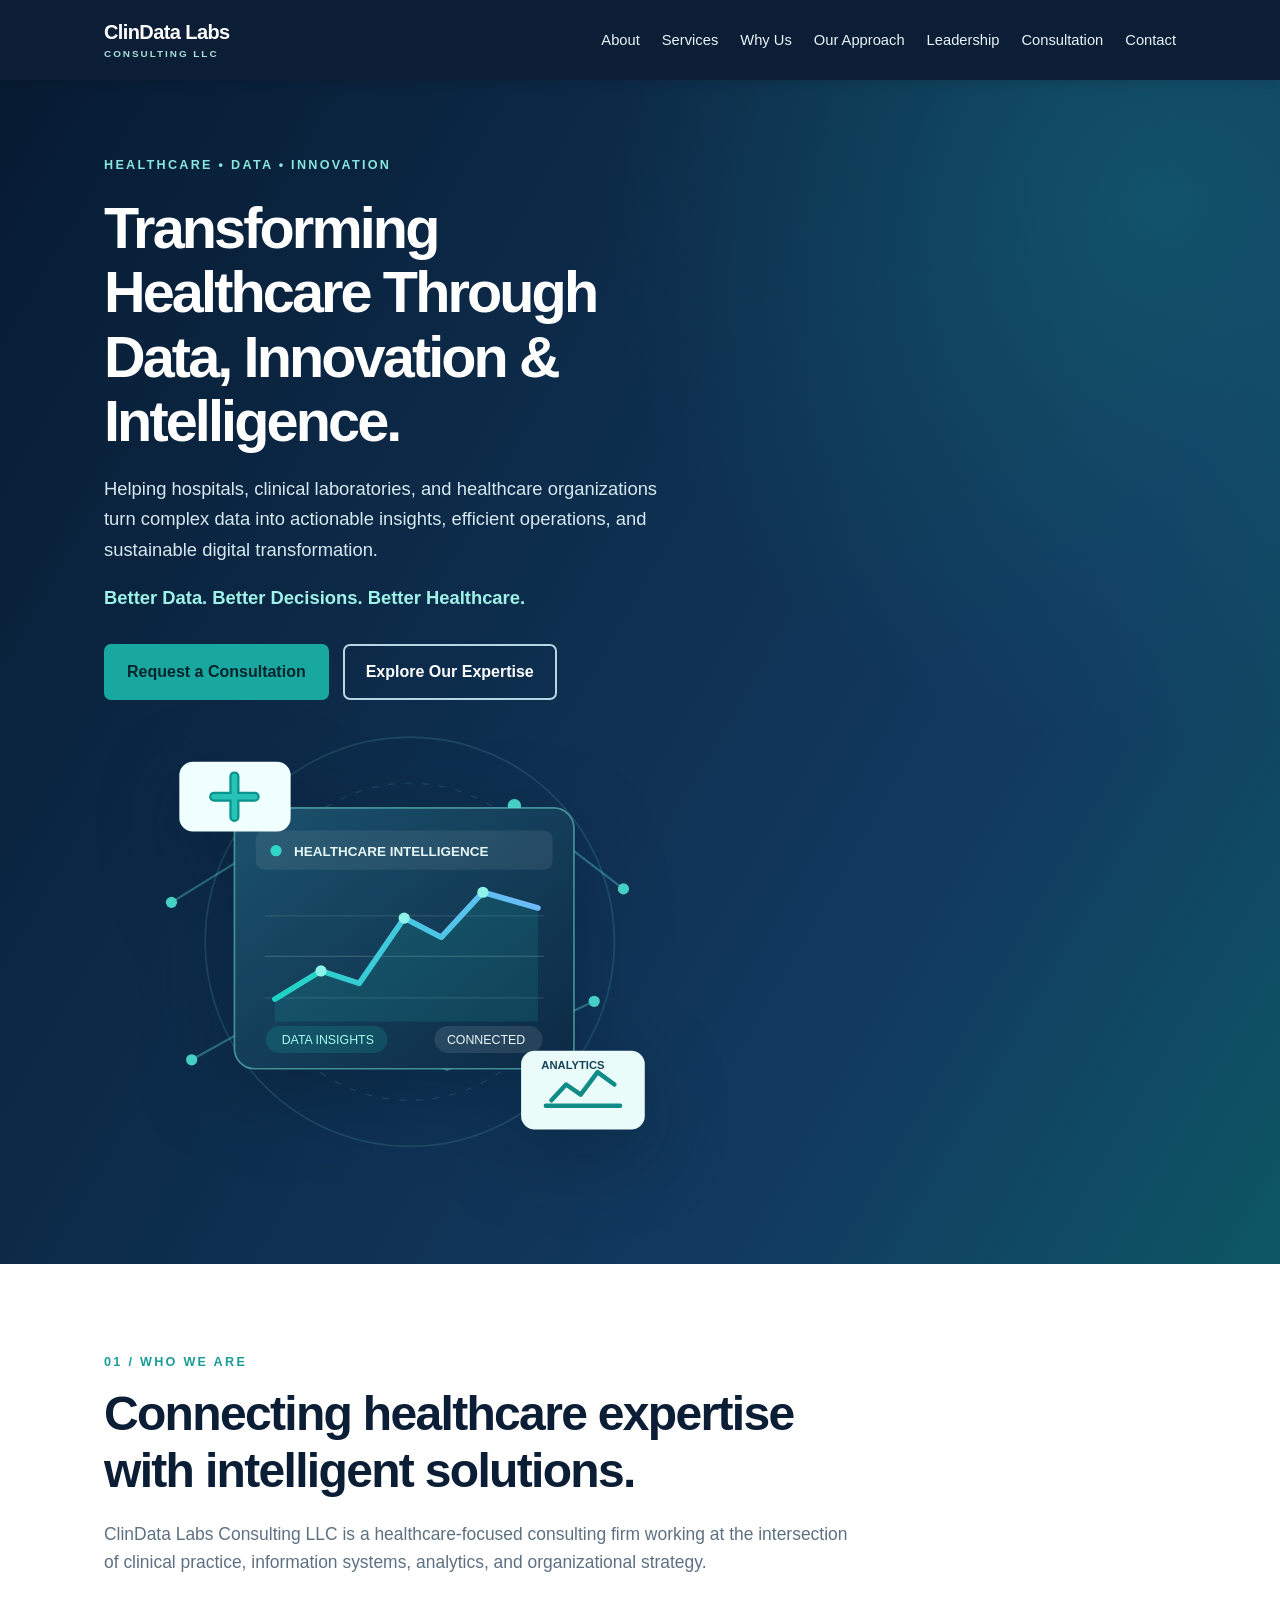
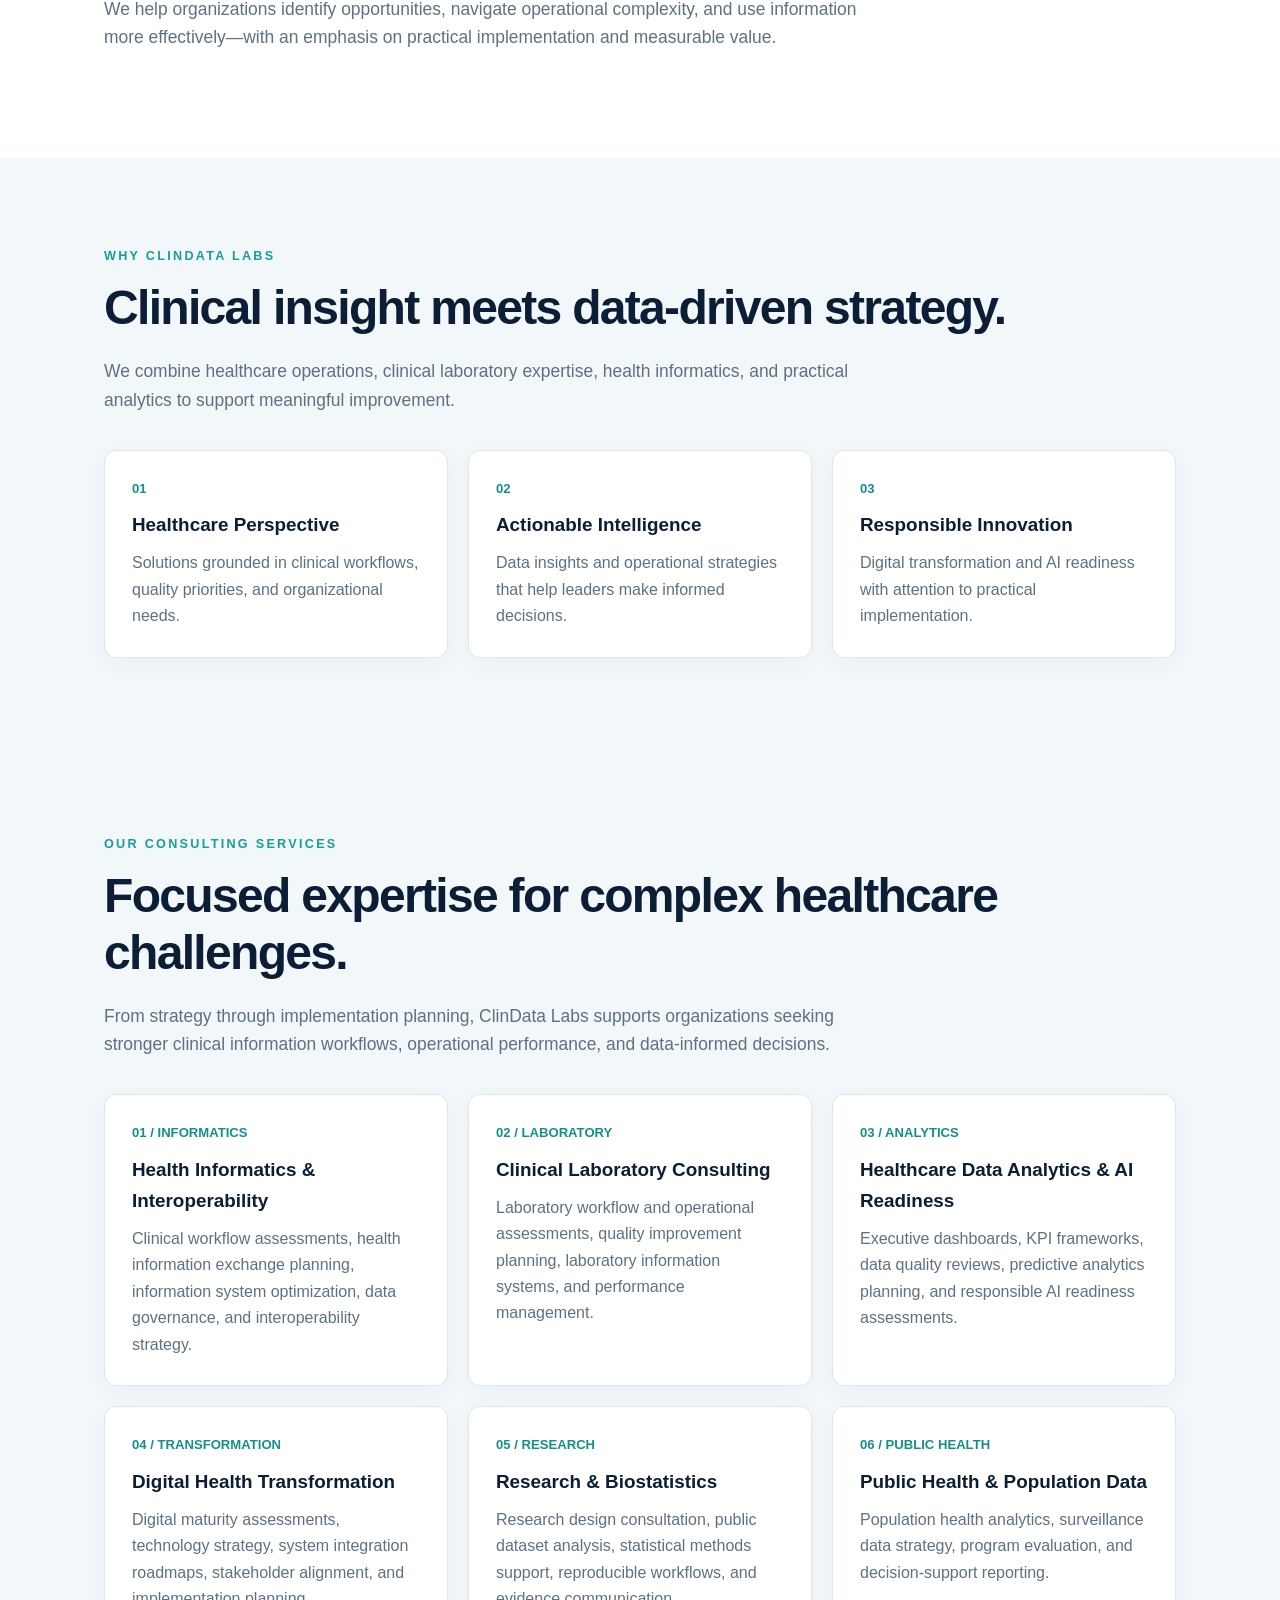
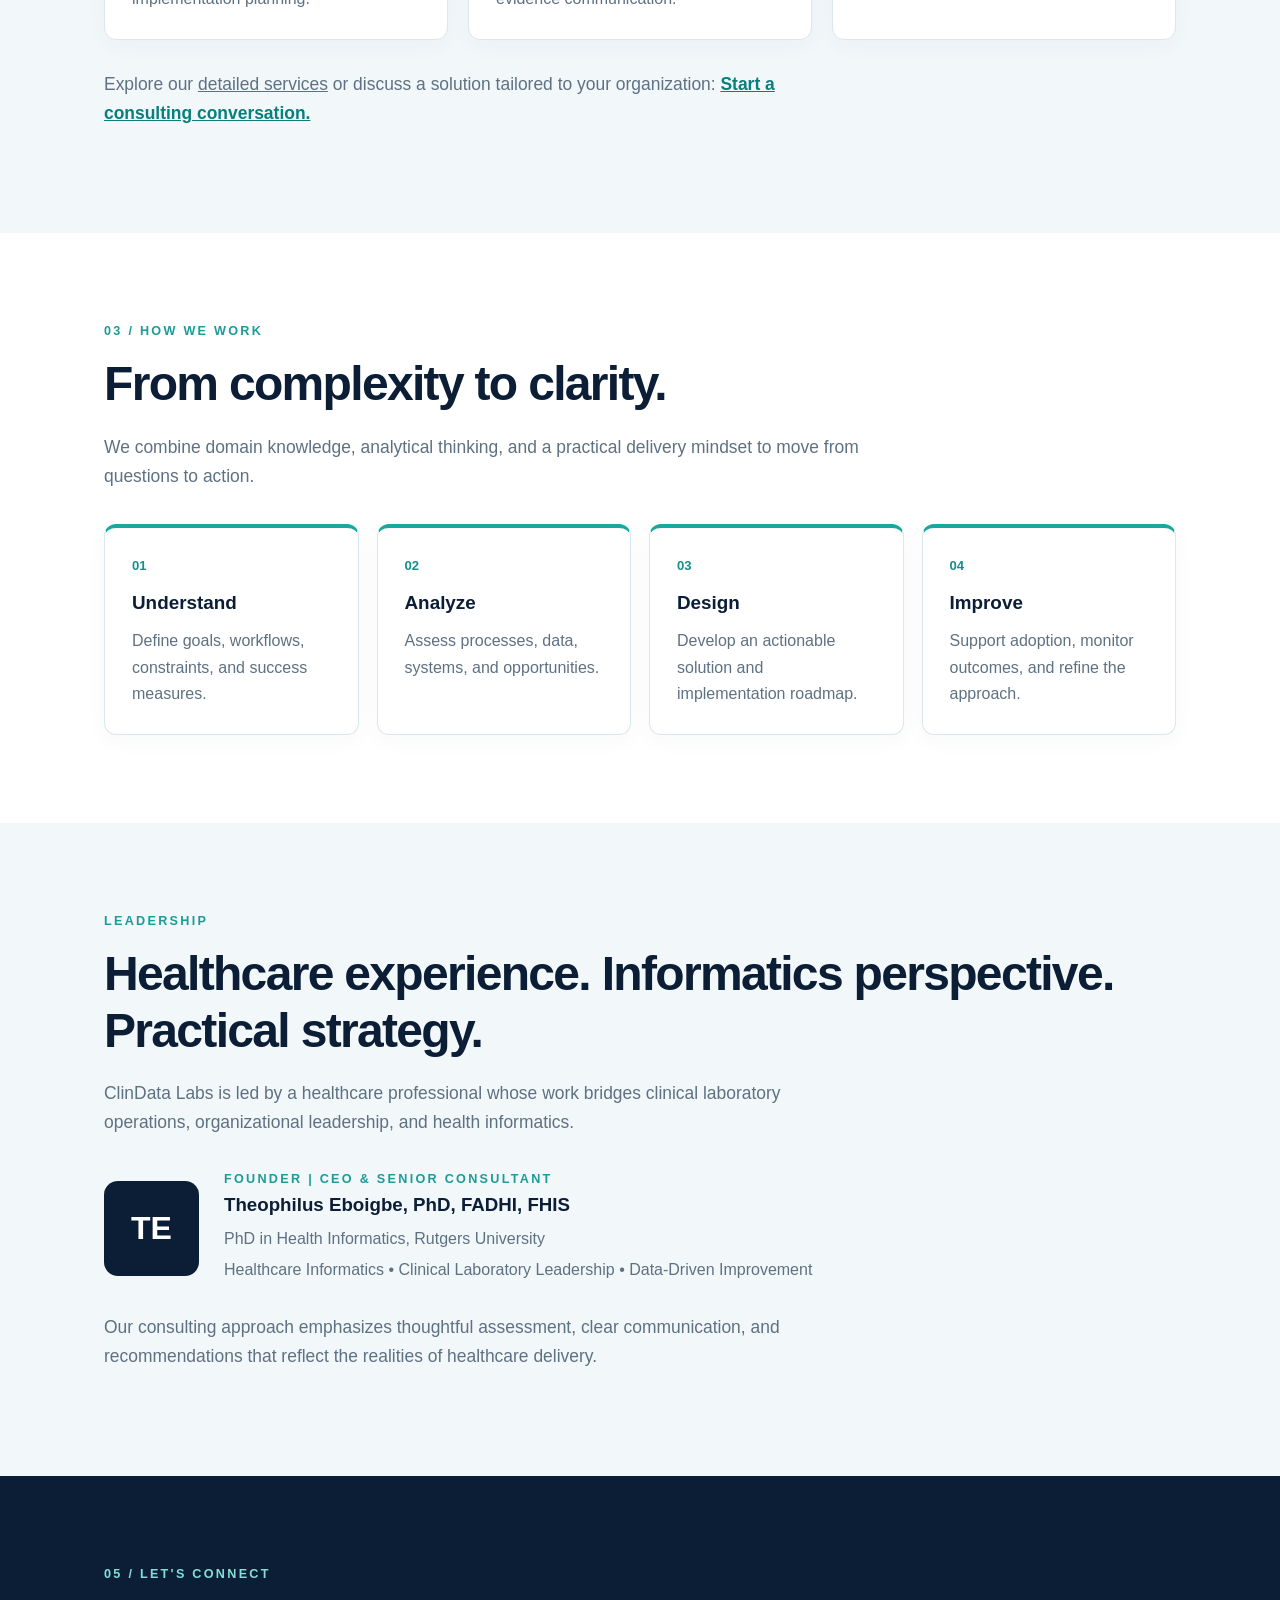
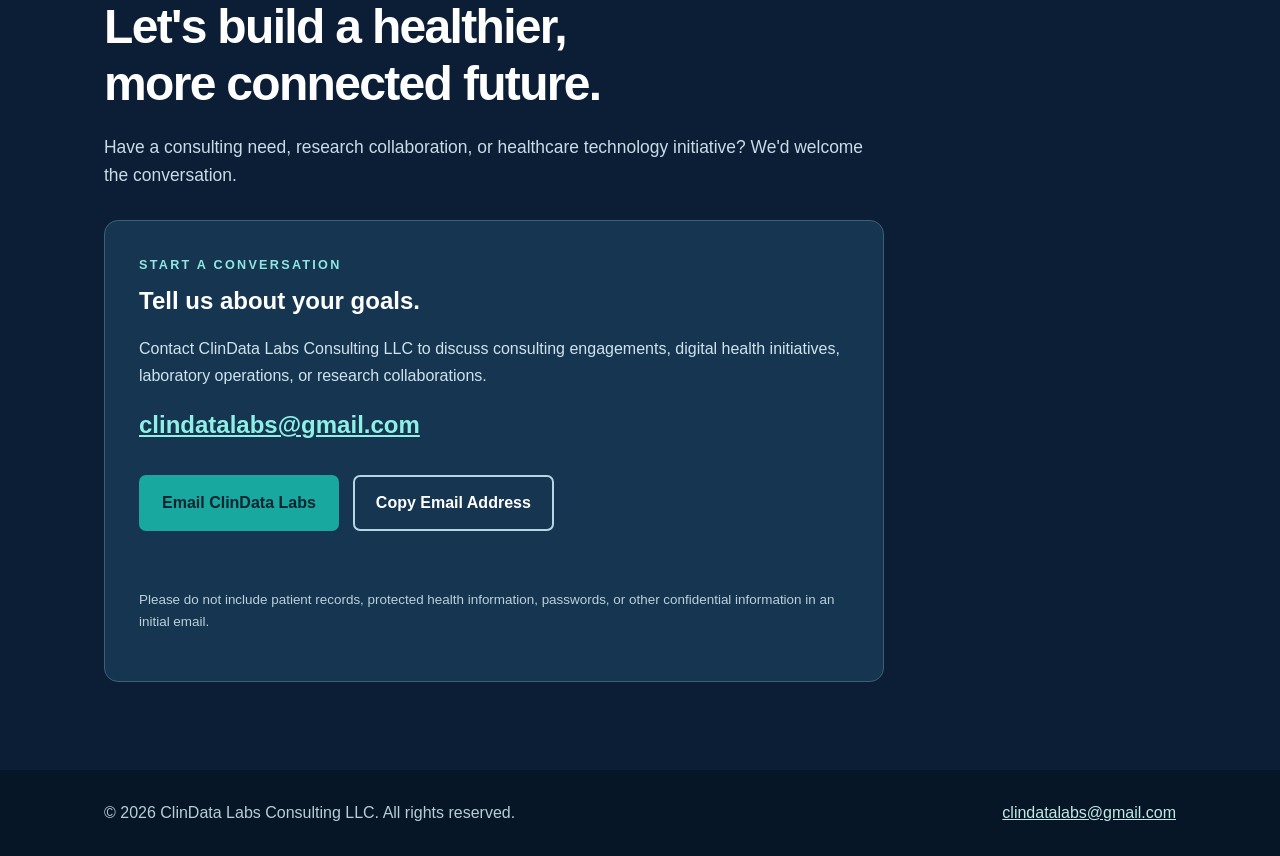
==== index.html @ 07568389 "Add custom healthcare analytics hero illustration and responsive layout" ====
<!doctype html>
<html lang="en">
<head>
  <meta charset="utf-8">
  <meta name="viewport" content="width=device-width, initial-scale=1">
  <meta name="description" content="ClinData Labs Consulting LLC provides health informatics, clinical laboratory consulting, healthcare analytics, digital transformation, research, and public health data services.">
  <meta name="theme-color" content="#0b1e36">
  <meta name="robots" content="index,follow">
  <meta property="og:type" content="website">
  <meta property="og:title" content="ClinData Labs Consulting LLC | Healthcare Informatics &amp; Analytics">
  <meta property="og:description" content="Health informatics, laboratory consulting, healthcare analytics, AI readiness, and digital transformation.">
  <meta property="og:url" content="https://clindatalabs-site.pages.dev/">
  <title>ClinData Labs Consulting LLC | Health Informatics, Analytics &amp; Consulting</title>
  <style>
    :root{--navy:#0b1e36;--blue:#123a60;--teal:#18a8a0;--text:#1e3144;--muted:#5e7182;--pale:#f2f7fa;--white:#fff}
    *{box-sizing:border-box}html{scroll-behavior:smooth}body{margin:0;font-family:Arial,Helvetica,sans-serif;color:var(--text);line-height:1.65;background:#fff}a{color:inherit}button{font:inherit} .wrap{max-width:1120px;margin:auto;padding:0 24px}
    .skip{position:absolute;left:-9999px;top:0;background:white;padding:12px}.skip:focus{left:10px;z-index:20}
    header{background:var(--navy);color:white;position:sticky;top:0;z-index:10;box-shadow:0 2px 12px #0002}.nav{display:flex;align-items:center;justify-content:space-between;min-height:80px;gap:20px}.brand{text-decoration:none;font-weight:800;font-size:1.25rem;letter-spacing:-.03em;line-height:1.1}.brand span{display:block;font-size:.62rem;letter-spacing:.2em;font-weight:600;color:#a7dcd9;margin-top:6px}.links{display:flex;gap:22px;align-items:center}.links a{text-decoration:none;font-size:.92rem;color:#e8f3f8}.links a:hover,.links a:focus{color:#62e0d6}.menu{display:none;border:1px solid #ffffff60;background:transparent;color:white;padding:8px 12px;border-radius:6px}
    .hero{background:linear-gradient(120deg,#0b1e36 0%,#123a60 75%,#0e5b68 100%);color:white;padding:110px 0 105px}.eyebrow{color:#1b9c97;font-size:.79rem;letter-spacing:.18em;text-transform:uppercase;font-weight:800}.hero .eyebrow{color:#87e6de}.hero h1{font-size:clamp(2.6rem,6vw,5.1rem);line-height:1.12;letter-spacing:-.05em;margin:20px 0;max-width:850px}.hero p{max-width:690px;color:#d5e8ef;font-size:1.15rem}.actions{display:flex;gap:14px;flex-wrap:wrap;margin-top:30px}.btn{display:inline-block;background:var(--teal);color:#06242e;text-decoration:none;font-weight:800;padding:13px 21px;border-radius:7px;border:2px solid var(--teal);cursor:pointer}.btn:hover,.btn:focus{background:#4dd4cb;border-color:#4dd4cb}.btn.outline{background:transparent;border-color:#b6d6e4;color:white}.btn.outline:hover{background:#ffffff20}.section{padding:88px 0}.section.alt{background:var(--pale)}h2{font-size:clamp(2rem,4vw,3rem);line-height:1.18;letter-spacing:-.035em;color:var(--navy);margin:14px 0 20px}.lead{max-width:760px;font-size:1.09rem;color:var(--muted)}.grid{display:grid;grid-template-columns:repeat(3,minmax(0,1fr));gap:20px;margin-top:35px}.card{background:white;border:1px solid #dce6eb;border-radius:12px;padding:27px;box-shadow:0 6px 22px #123a6009}.card h3{margin:10px 0;color:var(--navy);font-size:1.18rem}.card p{margin:0;color:var(--muted)}.num{color:#168f8a;font-size:.82rem;font-weight:800}.steps{display:grid;grid-template-columns:repeat(4,1fr);gap:18px;margin-top:34px}.steps .card{border-top:4px solid var(--teal)}.leadership{display:flex;align-items:center;gap:25px;margin-top:32px}.avatar{display:grid;place-items:center;background:var(--navy);color:#fff;width:95px;height:95px;flex:none;border-radius:14px;font-size:2rem;font-weight:800}.leadership h3{margin:0;color:var(--navy)}.leadership p{margin:5px 0;color:var(--muted)}
    .contact{background:var(--navy);color:white}.contact h2{color:white}.contact .lead{color:#c8dce7}.contact-panel{background:#153550;border:1px solid #3a6175;border-radius:14px;padding:34px;margin-top:30px;max-width:780px}.contact-panel h3{font-size:1.5rem;margin:5px 0}.contact-panel p{color:#d0e3ec}.email{display:inline-block;color:#8ff0e5;font-weight:700;font-size:clamp(1.05rem,3vw,1.5rem);overflow-wrap:anywhere}.contact .btn.outline{color:white}.note{font-size:.84rem;color:#bbd1da!important;margin-top:22px}.feedback{min-height:1.5em;color:#9af1d9;font-size:.9rem}footer{background:#071626;color:#b8cdd7;padding:30px 0}footer .wrap{display:flex;justify-content:space-between;gap:20px;flex-wrap:wrap}footer a{color:#c2e9e6}
    @media(max-width:800px){.grid{grid-template-columns:repeat(2,1fr)}.steps{grid-template-columns:repeat(2,1fr)}.menu{display:block}.links{display:none;position:absolute;top:80px;left:0;right:0;background:var(--navy);padding:20px 24px;flex-direction:column;align-items:flex-start;gap:18px}.links.open{display:flex}.hero{padding:78px 0}.section{padding:64px 0}}@media(max-width:550px){.grid,.steps{grid-template-columns:1fr}.leadership{align-items:flex-start}.avatar{width:65px;height:65px;font-size:1.4rem}.contact-panel{padding:24px}.actions{flex-direction:column;align-items:flex-start}}
  .hero{background:radial-gradient(circle at 90% 10%,#147e8266,transparent 35%),linear-gradient(120deg,#071b32,#123a60 72%,#0d5765)}.hero h1{max-width:980px;font-size:clamp(2.5rem,5.5vw,4.8rem)}.card{transition:transform .2s,box-shadow .2s}.card:hover{transform:translateY(-3px);box-shadow:0 12px 30px #123a6018}@media(prefers-reduced-motion:reduce){html{scroll-behavior:auto}.card{transition:none}}

/* Custom ClinData Labs healthcare intelligence illustration */
.hero-layout{display:grid;grid-template-columns:minmax(0,1.12fr) minmax(310px,.88fr);align-items:center;gap:28px}.hero-copy{min-width:0}.hero-copy h1{font-size:clamp(2.35rem,4.5vw,4.35rem);max-width:750px}.hero-visual{width:100%;filter:drop-shadow(0 24px 40px #00172d55)}.hero-visual svg{width:100%;height:auto;display:block}.hero{padding:75px 0 80px}@media(max-width:950px){.hero-layout{grid-template-columns:1fr}.hero-visual{max-width:550px;margin:12px auto 0}.hero{padding:65px 0}}@media(max-width:550px){.hero-visual{max-width:100%}.hero-copy h1{font-size:clamp(2.2rem,9vw,3rem)}}
</style>
</head>
<body>
<a class="skip" href="#main">Skip to main content</a>
<header><div class="wrap nav"><a class="brand" href="#home">ClinData Labs<span>CONSULTING LLC</span></a><button class="menu" id="menuButton" type="button" aria-expanded="false" aria-controls="navLinks">☰ Menu</button><nav class="links" id="navLinks" aria-label="Main navigation"><a href="#about">About</a><a href="services.html">Services</a><a href="#why">Why Us</a><a href="#approach">Our Approach</a><a href="#leadership">Leadership</a><a href="consultation.html">Consultation</a><a href="#contact">Contact</a></nav></div></header>
<main id="main"><section class="hero" id="home"><div class="wrap hero-layout"><div class="hero-copy"><div class="eyebrow">Healthcare • Data • Innovation</div><h1>Transforming Healthcare Through Data, Innovation &amp; Intelligence.</h1><p>Helping hospitals, clinical laboratories, and healthcare organizations turn complex data into actionable insights, efficient operations, and sustainable digital transformation.</p><p style="font-weight:700;color:#9ef2e8">Better Data. Better Decisions. Better Healthcare.</p><div class="actions"><a class="btn" href="consultation.html">Request a Consultation</a><a class="btn outline" href="#services">Explore Our Expertise</a></div><div class="hero-visual" aria-label="Illustration of connected healthcare data, clinical analytics and laboratory science" role="img"><svg viewBox="0 0 520 430" xmlns="http://www.w3.org/2000/svg" aria-hidden="true"><defs><linearGradient id="panel" x1="0" x2="1" y1="0" y2="1"><stop stop-color="#1b526d"/><stop offset="1" stop-color="#0c2945"/></linearGradient><linearGradient id="glow" x1="0" x2="1"><stop stop-color="#1ed4c4"/><stop offset="1" stop-color="#74b9ff"/></linearGradient></defs><circle cx="272" cy="215" r="182" fill="none" stroke="#7ce4db" stroke-opacity=".14" stroke-width="1.5"/><circle cx="272" cy="215" r="141" fill="none" stroke="#7ce4db" stroke-opacity=".15" stroke-dasharray="6 9"/><path d="M60 180L154 122L262 204L365 94L462 168M78 320L186 260L305 329L436 268" fill="none" stroke="#5dded8" stroke-opacity=".35" stroke-width="2"/><g fill="#45cfc5"><circle cx="60" cy="180" r="5"/><circle cx="154" cy="122" r="6"/><circle cx="365" cy="94" r="6"/><circle cx="462" cy="168" r="5"/><circle cx="78" cy="320" r="5"/><circle cx="436" cy="268" r="5"/></g><rect x="116" y="96" width="302" height="232" rx="18" fill="url(#panel)" stroke="#67cfc8" stroke-opacity=".6" stroke-width="1.5"/><rect x="135" y="116" width="264" height="35" rx="8" fill="#ffffff" fill-opacity=".08"/><circle cx="153" cy="134" r="5" fill="#30d5c8"/><text x="169" y="139" fill="#e5f7f7" font-family="Arial,sans-serif" font-size="12" font-weight="700">HEALTHCARE INTELLIGENCE</text><path d="M143 228H391" stroke="#86aab6" stroke-opacity=".3"/><path d="M143 192H391" stroke="#86aab6" stroke-opacity=".2"/><path d="M143 265H391" stroke="#86aab6" stroke-opacity=".2"/><path d="M152 266L193 241L227 252L267 194L300 211L337 171L386 185" fill="none" stroke="url(#glow)" stroke-width="5" stroke-linecap="round" stroke-linejoin="round"/><path d="M152 266L193 241L227 252L267 194L300 211L337 171L386 185V286H152Z" fill="#1ed4c4" fill-opacity=".12"/><g fill="#8df2e8"><circle cx="193" cy="241" r="5"/><circle cx="267" cy="194" r="5"/><circle cx="337" cy="171" r="5"/></g><rect x="144" y="290" width="108" height="24" rx="12" fill="#1ed4c4" fill-opacity=".15"/><text x="158" y="306" fill="#a6f8ee" font-family="Arial,sans-serif" font-size="11">DATA INSIGHTS</text><rect x="294" y="290" width="96" height="24" rx="12" fill="#ffffff" fill-opacity=".1"/><text x="305" y="306" fill="#e8f6fa" font-family="Arial,sans-serif" font-size="11">CONNECTED</text><g transform="translate(67 55)"><rect width="99" height="62" rx="12" fill="#f0ffff"/><path d="M49 13v36M31 31h36" stroke="#0c928d" stroke-width="9" stroke-linecap="round"/><path d="M49 13v36M31 31h36" stroke="#25c3b8" stroke-width="5" stroke-linecap="round"/></g><g transform="translate(371 312)"><rect width="110" height="70" rx="12" fill="#e9fcfa"/><path d="M22 49h66M27 44l13-14 13 9 15-20 15 11" fill="none" stroke="#108c88" stroke-width="4" stroke-linecap="round" stroke-linejoin="round"/><text x="18" y="16" fill="#17425a" font-family="Arial,sans-serif" font-size="10" font-weight="700">ANALYTICS</text></g></svg></div></div></section>
<section class="section" id="about"><div class="wrap"><div class="eyebrow">01 / Who We Are</div><h2>Connecting healthcare expertise<br>with intelligent solutions.</h2><p class="lead">ClinData Labs Consulting LLC is a healthcare-focused consulting firm working at the intersection of clinical practice, information systems, analytics, and organizational strategy.</p><p class="lead">We help organizations identify opportunities, navigate operational complexity, and use information more effectively—with an emphasis on practical implementation and measurable value.</p></div></section>
<section class="section alt" id="why"><div class="wrap"><div class="eyebrow">Why ClinData Labs</div><h2>Clinical insight meets data-driven strategy.</h2><p class="lead">We combine healthcare operations, clinical laboratory expertise, health informatics, and practical analytics to support meaningful improvement.</p><div class="grid"><article class="card"><div class="num">01</div><h3>Healthcare Perspective</h3><p>Solutions grounded in clinical workflows, quality priorities, and organizational needs.</p></article><article class="card"><div class="num">02</div><h3>Actionable Intelligence</h3><p>Data insights and operational strategies that help leaders make informed decisions.</p></article><article class="card"><div class="num">03</div><h3>Responsible Innovation</h3><p>Digital transformation and AI readiness with attention to practical implementation.</p></article></div></div></section>
<section class="section alt" id="services"><div class="wrap"><div class="eyebrow">Our Consulting Services</div><h2>Focused expertise for complex healthcare challenges.</h2><p class="lead">From strategy through implementation planning, ClinData Labs supports organizations seeking stronger clinical information workflows, operational performance, and data-informed decisions.</p><div class="grid"><article class="card"><div class="num">01 / INFORMATICS</div><h3>Health Informatics &amp; Interoperability</h3><p>Clinical workflow assessments, health information exchange planning, information system optimization, data governance, and interoperability strategy.</p></article><article class="card"><div class="num">02 / LABORATORY</div><h3>Clinical Laboratory Consulting</h3><p>Laboratory workflow and operational assessments, quality improvement planning, laboratory information systems, and performance management.</p></article><article class="card"><div class="num">03 / ANALYTICS</div><h3>Healthcare Data Analytics &amp; AI Readiness</h3><p>Executive dashboards, KPI frameworks, data quality reviews, predictive analytics planning, and responsible AI readiness assessments.</p></article><article class="card"><div class="num">04 / TRANSFORMATION</div><h3>Digital Health Transformation</h3><p>Digital maturity assessments, technology strategy, system integration roadmaps, stakeholder alignment, and implementation planning.</p></article><article class="card"><div class="num">05 / RESEARCH</div><h3>Research &amp; Biostatistics</h3><p>Research design consultation, public dataset analysis, statistical methods support, reproducible workflows, and evidence communication.</p></article><article class="card"><div class="num">06 / PUBLIC HEALTH</div><h3>Public Health &amp; Population Data</h3><p>Population health analytics, surveillance data strategy, program evaluation, and decision-support reporting.</p></article></div><p class="lead" style="margin-top:30px">Explore our <a href="services.html">detailed services</a> or discuss a solution tailored to your organization: <a href="consultation.html" style="color:#087f7b;font-weight:700">Start a consulting conversation.</a></p></div></section>
<section class="section" id="approach"><div class="wrap"><div class="eyebrow">03 / How We Work</div><h2>From complexity to clarity.</h2><p class="lead">We combine domain knowledge, analytical thinking, and a practical delivery mindset to move from questions to action.</p><div class="steps"><article class="card"><div class="num">01</div><h3>Understand</h3><p>Define goals, workflows, constraints, and success measures.</p></article><article class="card"><div class="num">02</div><h3>Analyze</h3><p>Assess processes, data, systems, and opportunities.</p></article><article class="card"><div class="num">03</div><h3>Design</h3><p>Develop an actionable solution and implementation roadmap.</p></article><article class="card"><div class="num">04</div><h3>Improve</h3><p>Support adoption, monitor outcomes, and refine the approach.</p></article></div></div></section>
<section class="section alt" id="leadership"><div class="wrap"><div class="eyebrow">Leadership</div><h2>Healthcare experience. Informatics perspective. Practical strategy.</h2><p class="lead">ClinData Labs is led by a healthcare professional whose work bridges clinical laboratory operations, organizational leadership, and health informatics.</p><div class="leadership"><div class="avatar" aria-hidden="true">TE</div><div><div class="eyebrow">Founder | CEO &amp; Senior Consultant</div><h3>Theophilus Eboigbe, PhD, FADHI, FHIS</h3><p>PhD in Health Informatics, Rutgers University</p><p>Healthcare Informatics • Clinical Laboratory Leadership • Data-Driven Improvement</p></div></div><p class="lead" style="margin-top:25px">Our consulting approach emphasizes thoughtful assessment, clear communication, and recommendations that reflect the realities of healthcare delivery.</p></div></section>
<section class="section contact" id="contact"><div class="wrap"><div class="eyebrow" style="color:#82ded7">05 / Let's Connect</div><h2>Let's build a healthier,<br>more connected future.</h2><p class="lead">Have a consulting need, research collaboration, or healthcare technology initiative? We'd welcome the conversation.</p><div class="contact-panel"><div class="eyebrow" style="color:#8ee8e0">Start a Conversation</div><h3>Tell us about your goals.</h3><p>Contact ClinData Labs Consulting LLC to discuss consulting engagements, digital health initiatives, laboratory operations, or research collaborations.</p><p><a class="email" href="mailto:clindatalabs@gmail.com?subject=Consulting%20Inquiry%20-%20ClinData%20Labs">clindatalabs@gmail.com</a></p><div class="actions"><a class="btn" href="mailto:clindatalabs@gmail.com?subject=Consulting%20Inquiry%20-%20ClinData%20Labs">Email ClinData Labs</a><button class="btn outline" type="button" id="copyEmail">Copy Email Address</button></div><p class="feedback" id="copyFeedback" role="status" aria-live="polite"></p><p class="note">Please do not include patient records, protected health information, passwords, or other confidential information in an initial email.</p></div></div></section></main>
<footer><div class="wrap"><div>© <span id="year">2026</span> ClinData Labs Consulting LLC. All rights reserved.</div><div><a href="mailto:clindatalabs@gmail.com">clindatalabs@gmail.com</a></div></div></footer>
<script>
(function(){
 const menu=document.getElementById('menuButton');const nav=document.getElementById('navLinks');
 menu.addEventListener('click',function(){const open=nav.classList.toggle('open');menu.setAttribute('aria-expanded',String(open));});
 nav.querySelectorAll('a').forEach(function(link){link.addEventListener('click',function(){nav.classList.remove('open');menu.setAttribute('aria-expanded','false');});});
 document.getElementById('year').textContent=new Date().getFullYear();
 document.getElementById('copyEmail').addEventListener('click',async function(){const msg=document.getElementById('copyFeedback');try{await navigator.clipboard.writeText('clindatalabs@gmail.com');msg.textContent='Email address copied.';}catch(e){msg.textContent='Please select and copy the email address shown above.';}});
})();
</script>
</body>
</html>
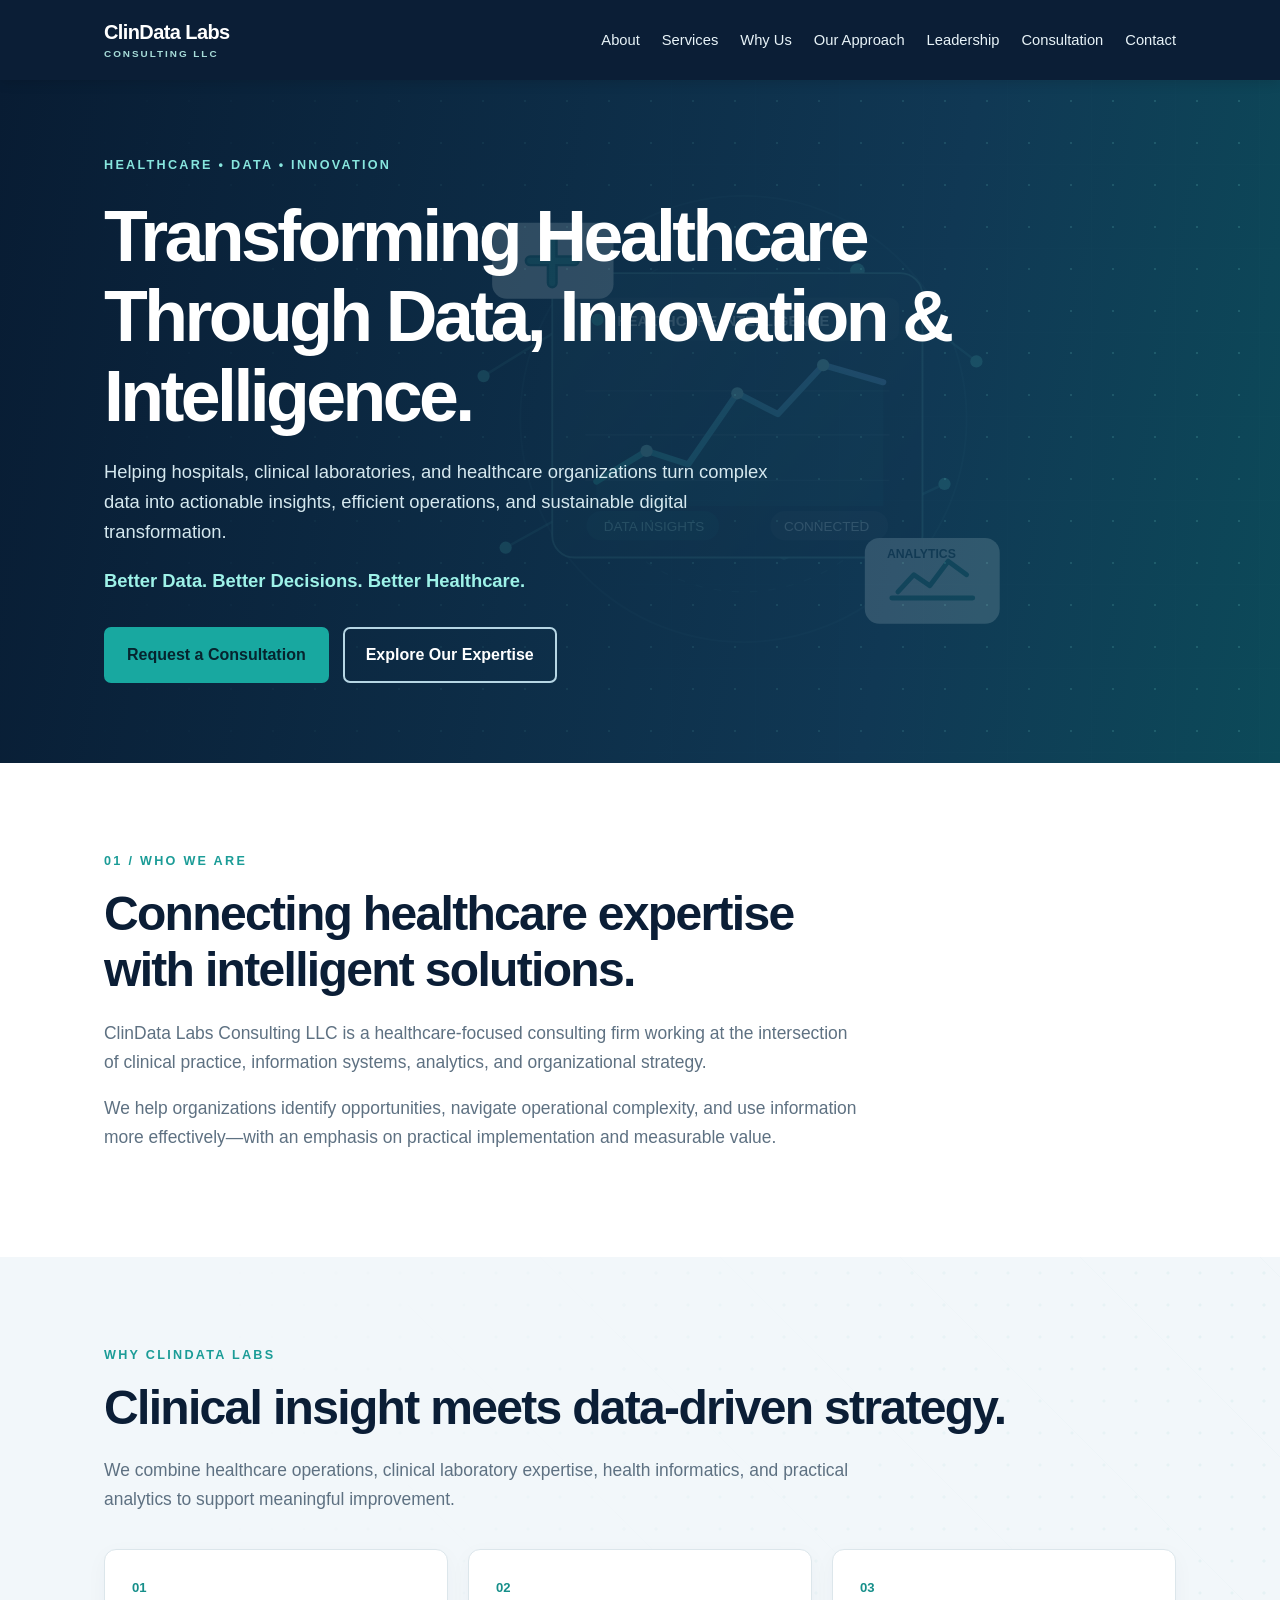
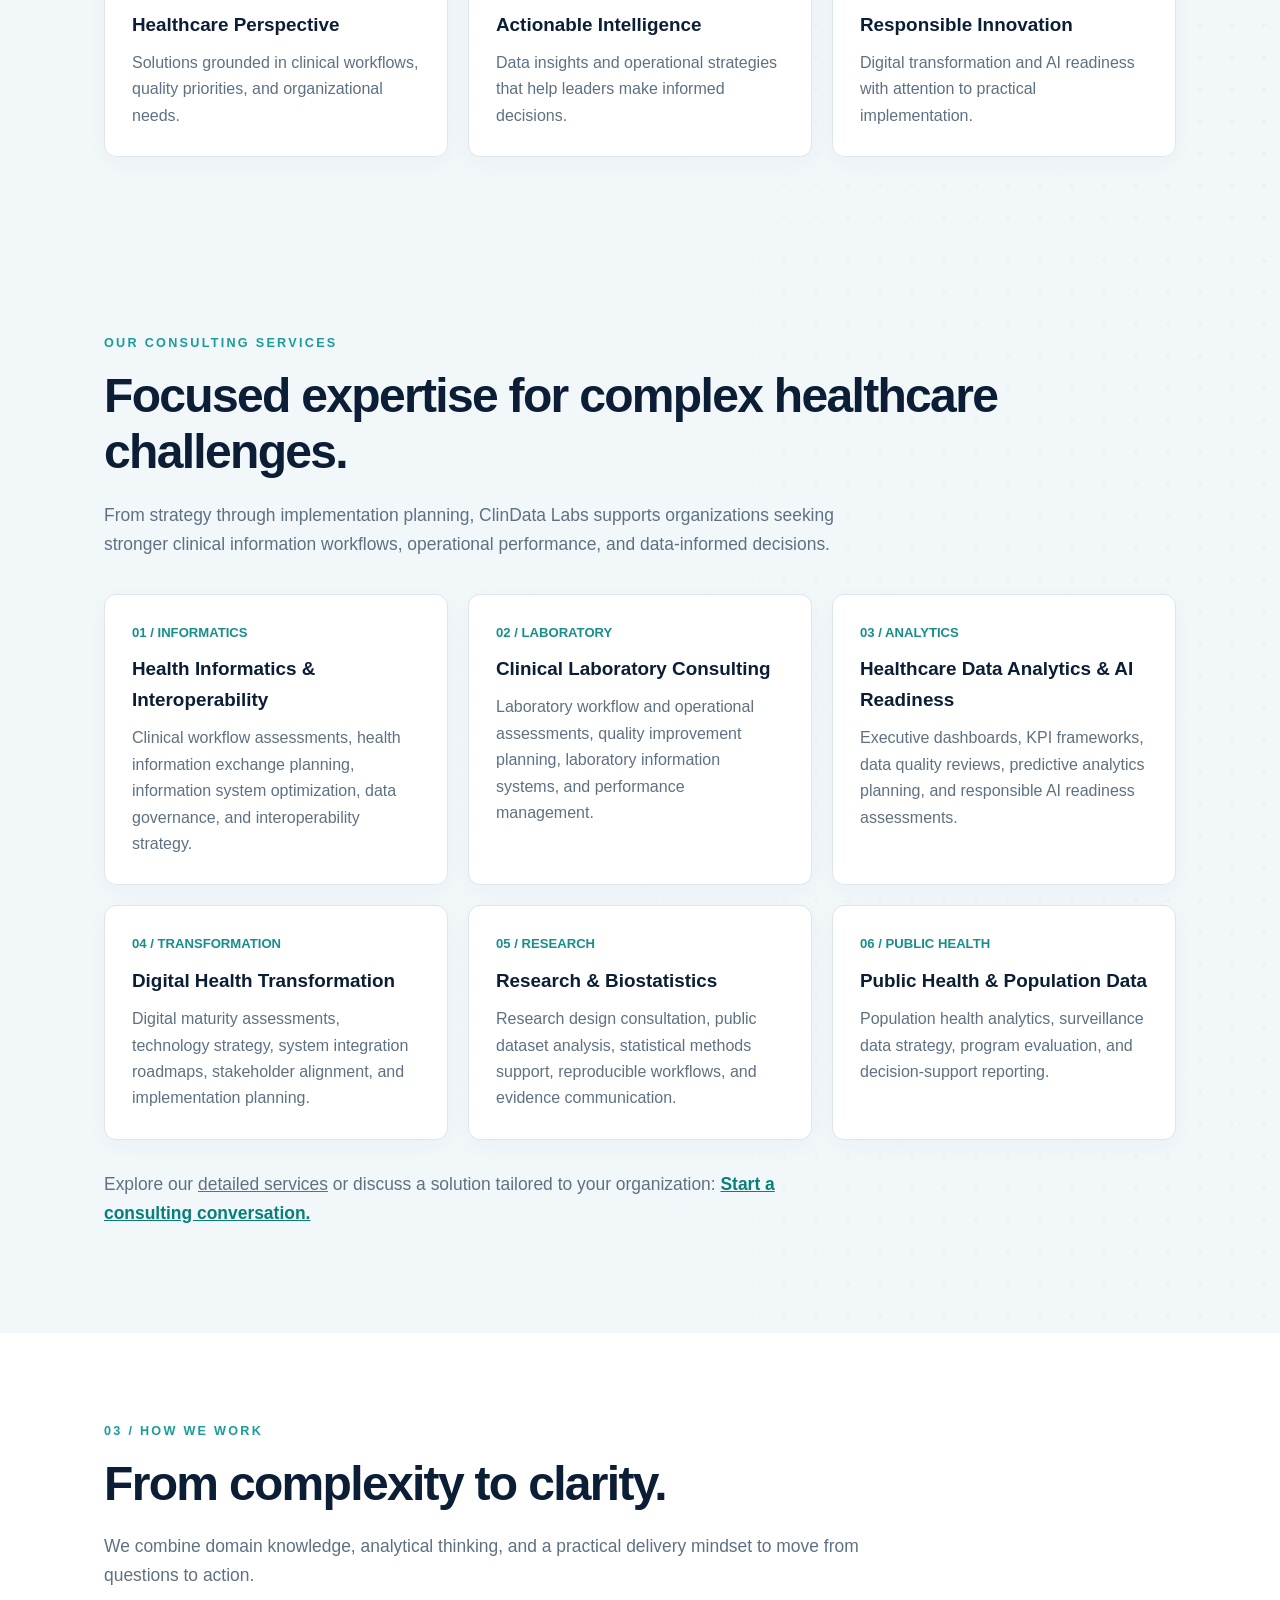
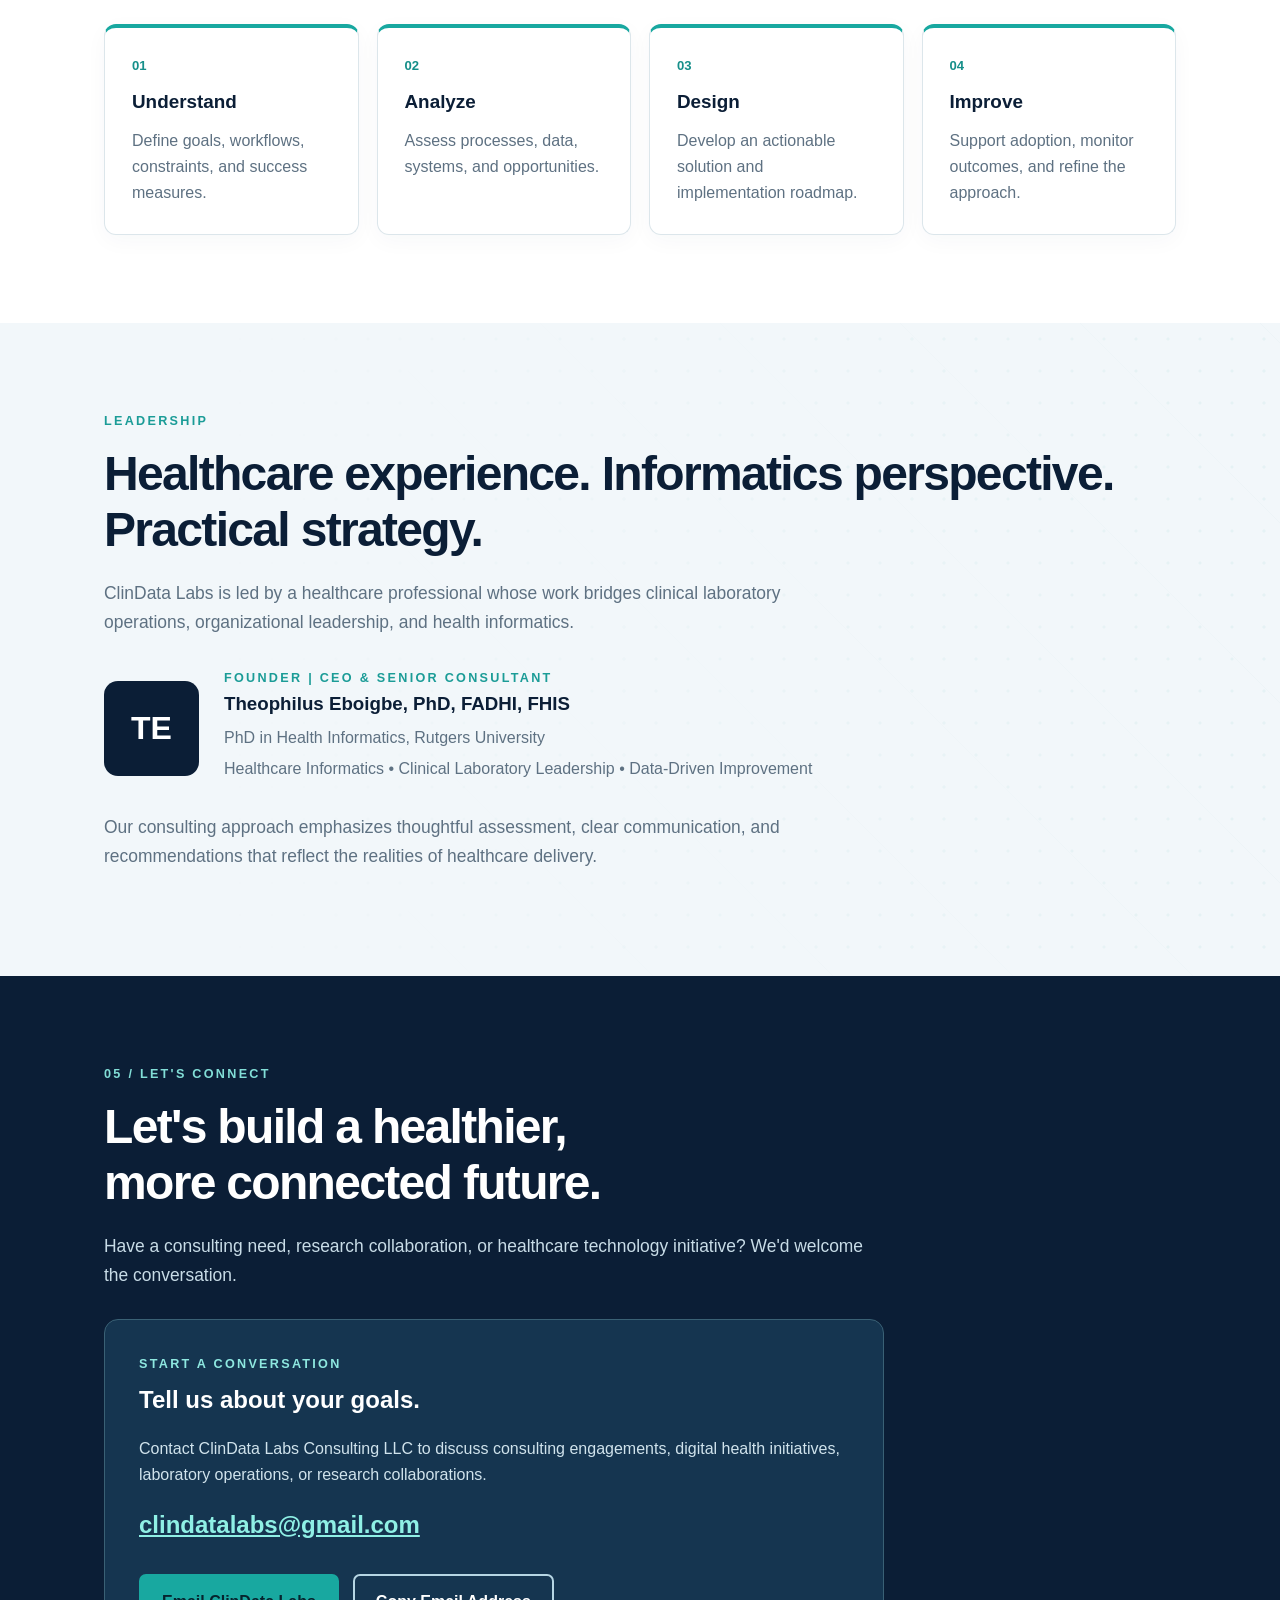
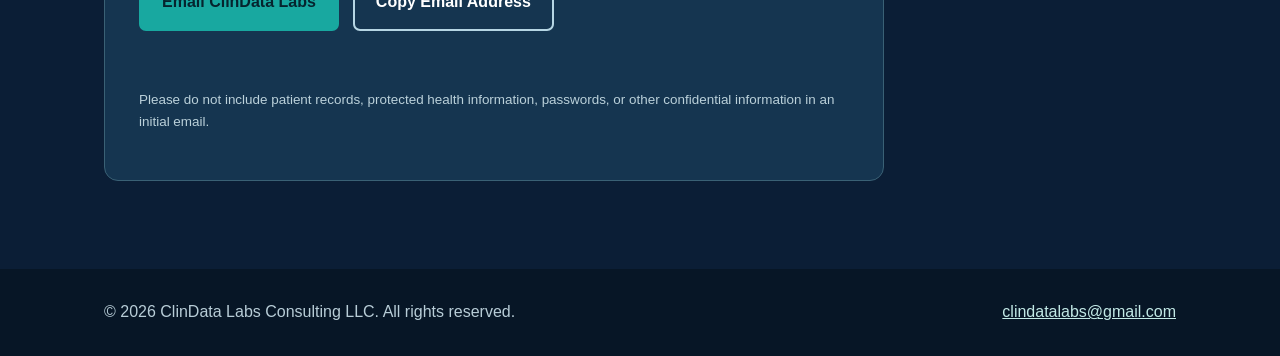
==== commit f6901b89: "Make healthcare analytics graphic a subtle background watermark" ====
--- a/index.html
+++ b/index.html
@@ -23,6 +23,19 @@
 
 /* Custom ClinData Labs healthcare intelligence illustration */
 .hero-layout{display:grid;grid-template-columns:minmax(0,1.12fr) minmax(310px,.88fr);align-items:center;gap:28px}.hero-copy{min-width:0}.hero-copy h1{font-size:clamp(2.35rem,4.5vw,4.35rem);max-width:750px}.hero-visual{width:100%;filter:drop-shadow(0 24px 40px #00172d55)}.hero-visual svg{width:100%;height:auto;display:block}.hero{padding:75px 0 80px}@media(max-width:950px){.hero-layout{grid-template-columns:1fr}.hero-visual{max-width:550px;margin:12px auto 0}.hero{padding:65px 0}}@media(max-width:550px){.hero-visual{max-width:100%}.hero-copy h1{font-size:clamp(2.2rem,9vw,3rem)}}
+
+/* V1.5: subtle data-and-technology watermark backgrounds */
+.hero{position:relative;isolation:isolate;overflow:hidden;background:linear-gradient(100deg,#081c33 0%,#103854 70%,#0c4a59 100%)}
+.hero-layout{display:block;position:relative;z-index:1}
+.hero-copy{position:relative;z-index:2;max-width:850px}
+.hero-copy h1{max-width:850px;font-size:clamp(2.6rem,5.6vw,5rem)}
+.hero-visual{position:absolute;z-index:-1;right:-11%;top:50%;width:min(75%,850px);max-width:none;transform:translateY(-50%);opacity:.15;filter:grayscale(.15);pointer-events:none}
+.hero-visual svg{width:100%;height:auto;display:block}
+.hero::before{content:"";position:absolute;inset:0;z-index:0;pointer-events:none;background-image:radial-gradient(circle,#74d7d0 1.1px,transparent 1.5px),linear-gradient(90deg,transparent 98%,#70c8c41a 100%),linear-gradient(0deg,transparent 98%,#70c8c41a 100%);background-size:42px 42px,84px 84px,84px 84px;opacity:.19;mask-image:linear-gradient(90deg,transparent 5%,black 100%)}
+#services,#leadership,#why{position:relative;isolation:isolate}
+#services::before,#leadership::before,#why::before{content:"";position:absolute;inset:0;z-index:-1;pointer-events:none;background-image:radial-gradient(circle at center,#1a9c9824 1.3px,transparent 1.8px),linear-gradient(45deg,transparent 49.8%,#0d8b8b0b 50%,transparent 50.2%);background-size:32px 32px,180px 180px;opacity:.45;mask-image:linear-gradient(90deg,transparent 12%,black 100%)}
+@media(max-width:950px){.hero-layout{display:block}.hero-visual{right:-28%;width:100%;max-width:none;opacity:.105}.hero{padding:80px 0}}
+@media(max-width:550px){.hero-visual{right:-52%;width:145%;opacity:.085}.hero-copy h1{font-size:clamp(2.3rem,9vw,3.3rem)}.hero::before{opacity:.12}}
 </style>
 </head>
 <body>
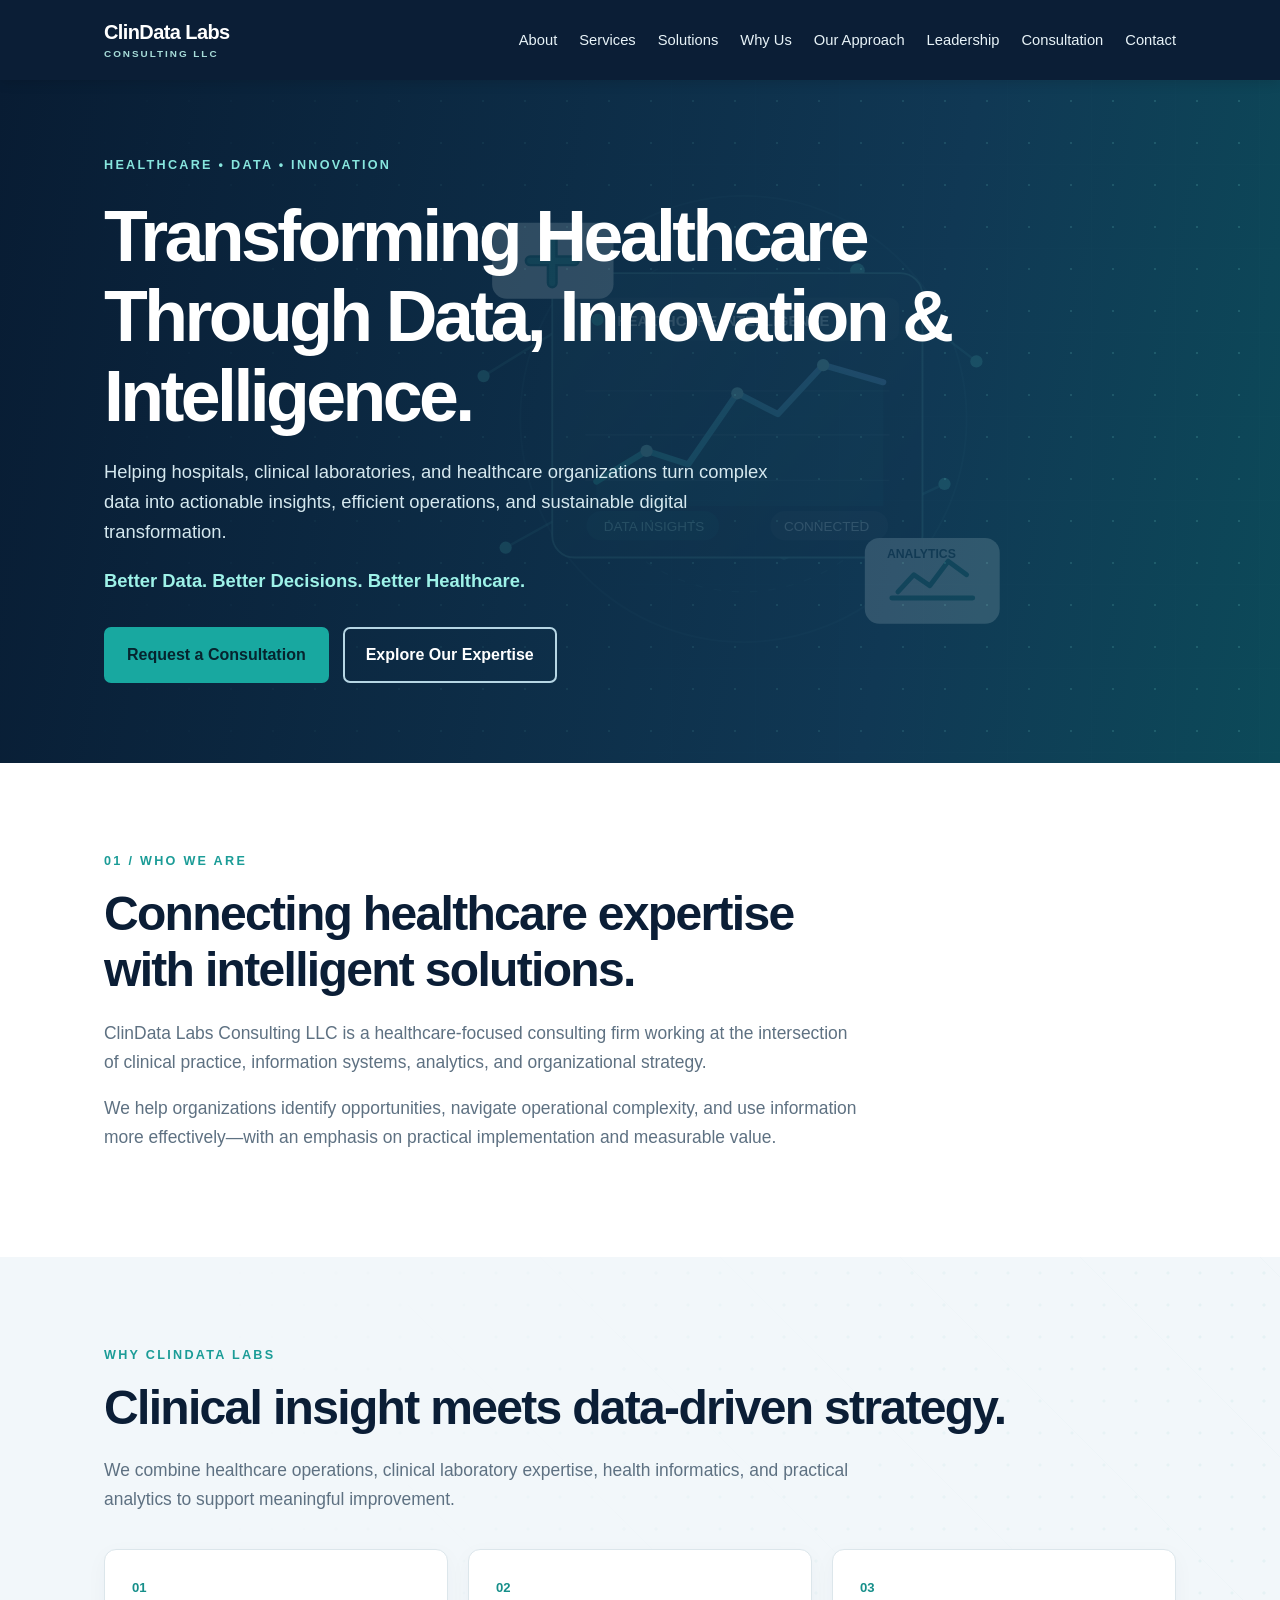
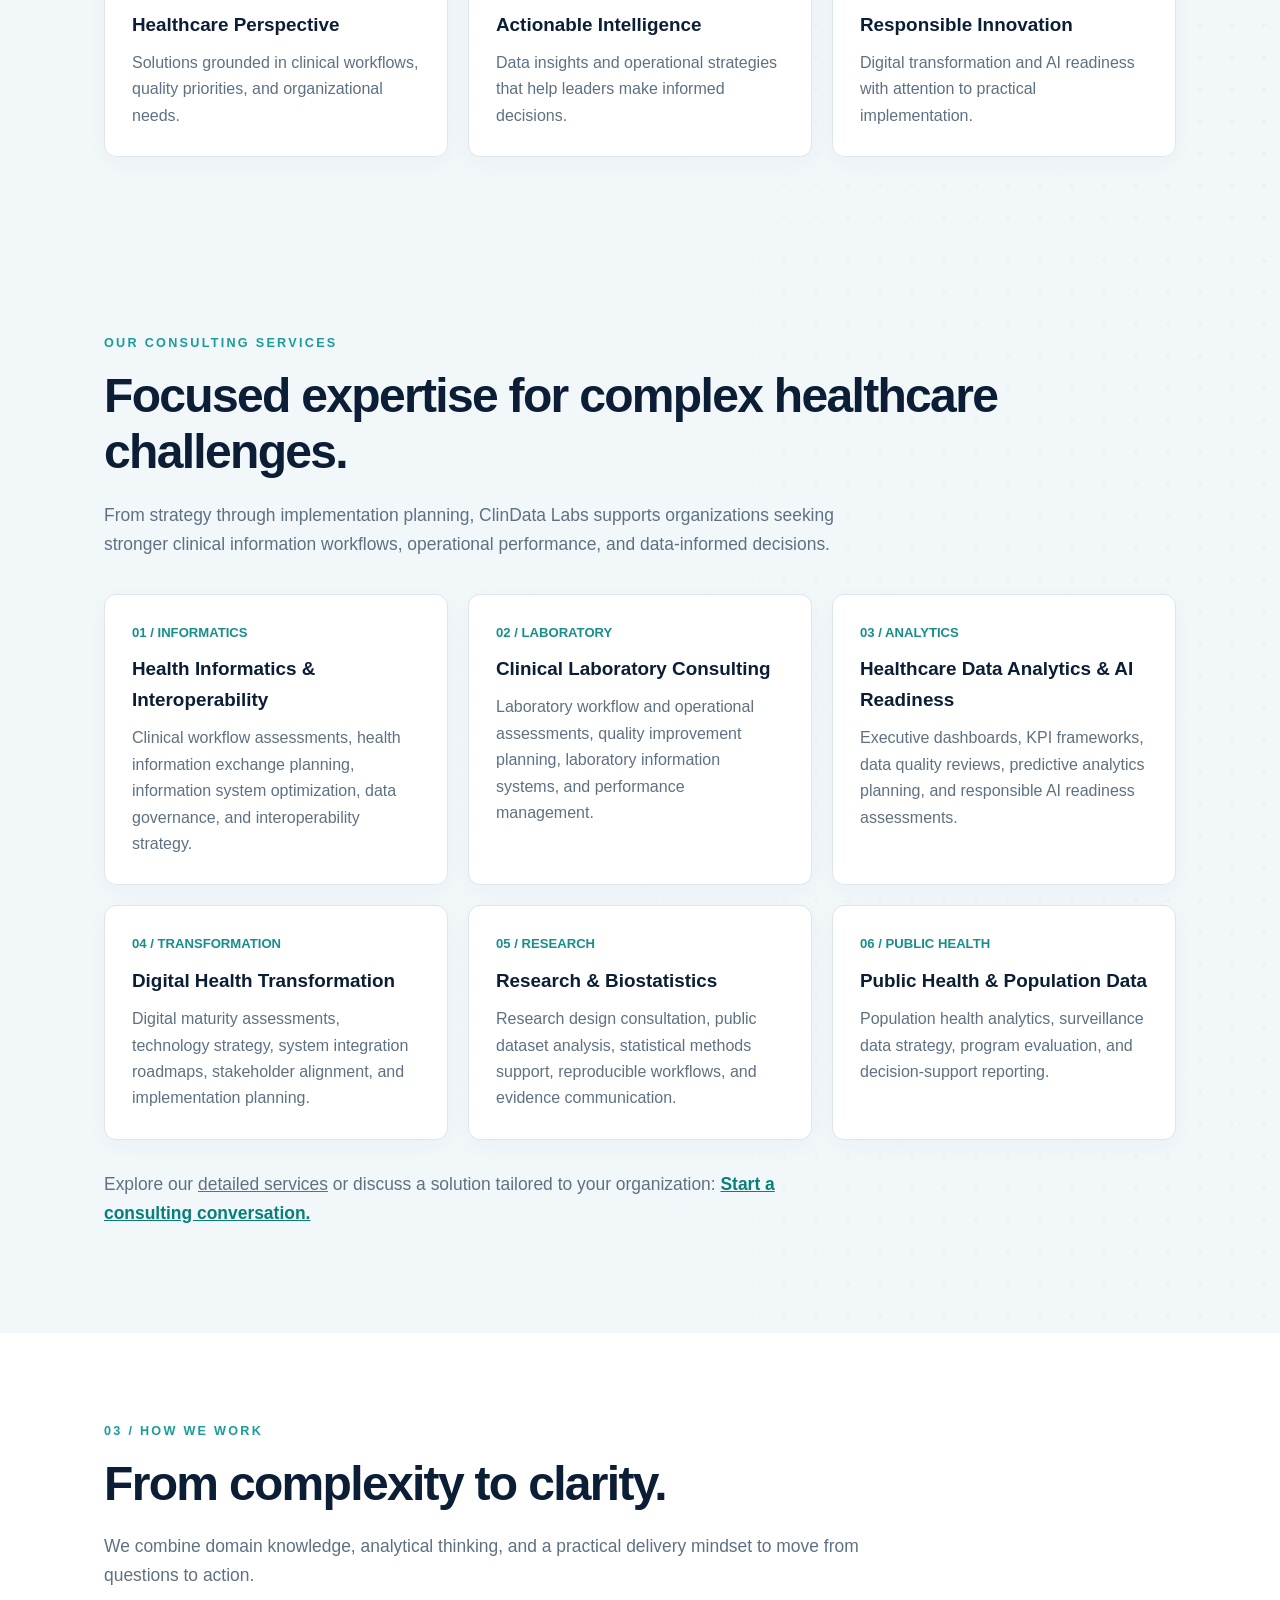
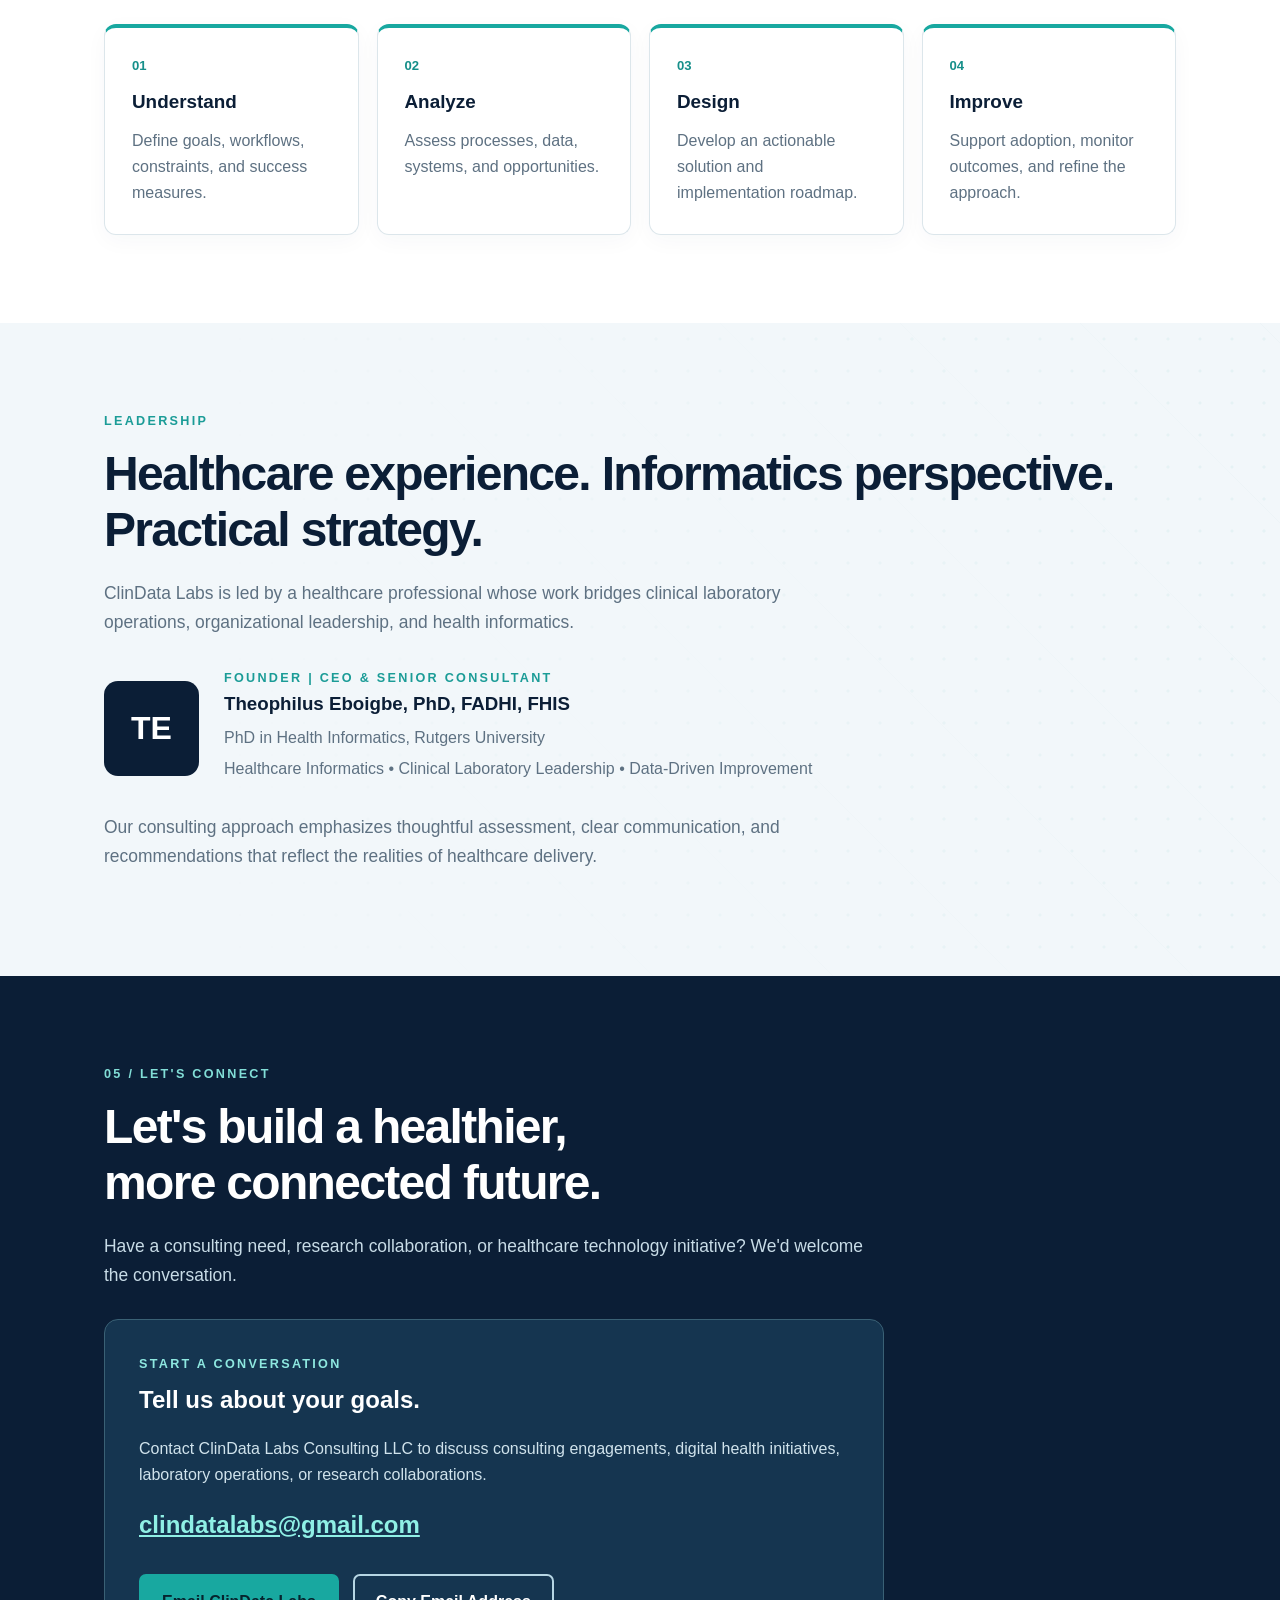
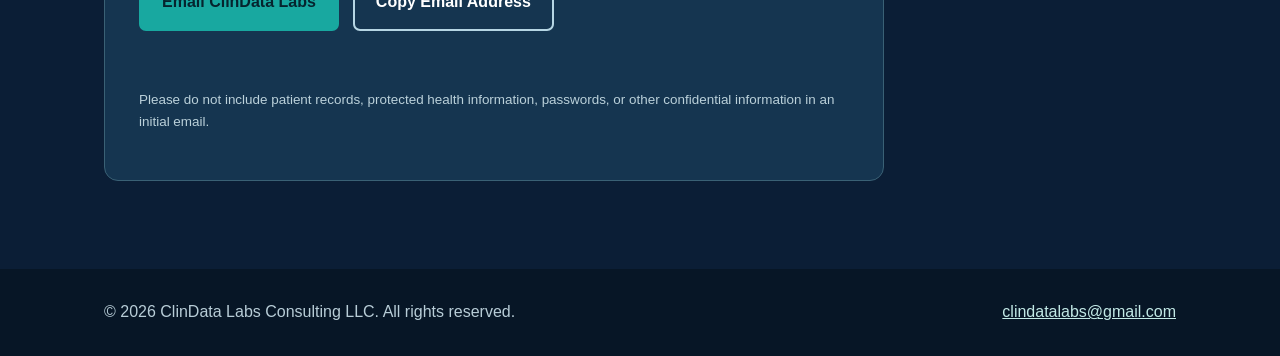
==== commit 4512b969: "Add Solutions portfolio to site navigation" ====
--- a/index.html
+++ b/index.html
@@ -40,7 +40,7 @@
 </head>
 <body>
 <a class="skip" href="#main">Skip to main content</a>
-<header><div class="wrap nav"><a class="brand" href="#home">ClinData Labs<span>CONSULTING LLC</span></a><button class="menu" id="menuButton" type="button" aria-expanded="false" aria-controls="navLinks">☰ Menu</button><nav class="links" id="navLinks" aria-label="Main navigation"><a href="#about">About</a><a href="services.html">Services</a><a href="#why">Why Us</a><a href="#approach">Our Approach</a><a href="#leadership">Leadership</a><a href="consultation.html">Consultation</a><a href="#contact">Contact</a></nav></div></header>
+<header><div class="wrap nav"><a class="brand" href="#home">ClinData Labs<span>CONSULTING LLC</span></a><button class="menu" id="menuButton" type="button" aria-expanded="false" aria-controls="navLinks">☰ Menu</button><nav class="links" id="navLinks" aria-label="Main navigation"><a href="about.html">About</a><a href="services.html">Services</a><a href="solutions.html">Solutions</a><a href="#why">Why Us</a><a href="#approach">Our Approach</a><a href="about.html">Leadership</a><a href="consultation.html">Consultation</a><a href="#contact">Contact</a></nav></div></header>
 <main id="main"><section class="hero" id="home"><div class="wrap hero-layout"><div class="hero-copy"><div class="eyebrow">Healthcare • Data • Innovation</div><h1>Transforming Healthcare Through Data, Innovation &amp; Intelligence.</h1><p>Helping hospitals, clinical laboratories, and healthcare organizations turn complex data into actionable insights, efficient operations, and sustainable digital transformation.</p><p style="font-weight:700;color:#9ef2e8">Better Data. Better Decisions. Better Healthcare.</p><div class="actions"><a class="btn" href="consultation.html">Request a Consultation</a><a class="btn outline" href="#services">Explore Our Expertise</a></div><div class="hero-visual" aria-label="Illustration of connected healthcare data, clinical analytics and laboratory science" role="img"><svg viewBox="0 0 520 430" xmlns="http://www.w3.org/2000/svg" aria-hidden="true"><defs><linearGradient id="panel" x1="0" x2="1" y1="0" y2="1"><stop stop-color="#1b526d"/><stop offset="1" stop-color="#0c2945"/></linearGradient><linearGradient id="glow" x1="0" x2="1"><stop stop-color="#1ed4c4"/><stop offset="1" stop-color="#74b9ff"/></linearGradient></defs><circle cx="272" cy="215" r="182" fill="none" stroke="#7ce4db" stroke-opacity=".14" stroke-width="1.5"/><circle cx="272" cy="215" r="141" fill="none" stroke="#7ce4db" stroke-opacity=".15" stroke-dasharray="6 9"/><path d="M60 180L154 122L262 204L365 94L462 168M78 320L186 260L305 329L436 268" fill="none" stroke="#5dded8" stroke-opacity=".35" stroke-width="2"/><g fill="#45cfc5"><circle cx="60" cy="180" r="5"/><circle cx="154" cy="122" r="6"/><circle cx="365" cy="94" r="6"/><circle cx="462" cy="168" r="5"/><circle cx="78" cy="320" r="5"/><circle cx="436" cy="268" r="5"/></g><rect x="116" y="96" width="302" height="232" rx="18" fill="url(#panel)" stroke="#67cfc8" stroke-opacity=".6" stroke-width="1.5"/><rect x="135" y="116" width="264" height="35" rx="8" fill="#ffffff" fill-opacity=".08"/><circle cx="153" cy="134" r="5" fill="#30d5c8"/><text x="169" y="139" fill="#e5f7f7" font-family="Arial,sans-serif" font-size="12" font-weight="700">HEALTHCARE INTELLIGENCE</text><path d="M143 228H391" stroke="#86aab6" stroke-opacity=".3"/><path d="M143 192H391" stroke="#86aab6" stroke-opacity=".2"/><path d="M143 265H391" stroke="#86aab6" stroke-opacity=".2"/><path d="M152 266L193 241L227 252L267 194L300 211L337 171L386 185" fill="none" stroke="url(#glow)" stroke-width="5" stroke-linecap="round" stroke-linejoin="round"/><path d="M152 266L193 241L227 252L267 194L300 211L337 171L386 185V286H152Z" fill="#1ed4c4" fill-opacity=".12"/><g fill="#8df2e8"><circle cx="193" cy="241" r="5"/><circle cx="267" cy="194" r="5"/><circle cx="337" cy="171" r="5"/></g><rect x="144" y="290" width="108" height="24" rx="12" fill="#1ed4c4" fill-opacity=".15"/><text x="158" y="306" fill="#a6f8ee" font-family="Arial,sans-serif" font-size="11">DATA INSIGHTS</text><rect x="294" y="290" width="96" height="24" rx="12" fill="#ffffff" fill-opacity=".1"/><text x="305" y="306" fill="#e8f6fa" font-family="Arial,sans-serif" font-size="11">CONNECTED</text><g transform="translate(67 55)"><rect width="99" height="62" rx="12" fill="#f0ffff"/><path d="M49 13v36M31 31h36" stroke="#0c928d" stroke-width="9" stroke-linecap="round"/><path d="M49 13v36M31 31h36" stroke="#25c3b8" stroke-width="5" stroke-linecap="round"/></g><g transform="translate(371 312)"><rect width="110" height="70" rx="12" fill="#e9fcfa"/><path d="M22 49h66M27 44l13-14 13 9 15-20 15 11" fill="none" stroke="#108c88" stroke-width="4" stroke-linecap="round" stroke-linejoin="round"/><text x="18" y="16" fill="#17425a" font-family="Arial,sans-serif" font-size="10" font-weight="700">ANALYTICS</text></g></svg></div></div></section>
 <section class="section" id="about"><div class="wrap"><div class="eyebrow">01 / Who We Are</div><h2>Connecting healthcare expertise<br>with intelligent solutions.</h2><p class="lead">ClinData Labs Consulting LLC is a healthcare-focused consulting firm working at the intersection of clinical practice, information systems, analytics, and organizational strategy.</p><p class="lead">We help organizations identify opportunities, navigate operational complexity, and use information more effectively—with an emphasis on practical implementation and measurable value.</p></div></section>
 <section class="section alt" id="why"><div class="wrap"><div class="eyebrow">Why ClinData Labs</div><h2>Clinical insight meets data-driven strategy.</h2><p class="lead">We combine healthcare operations, clinical laboratory expertise, health informatics, and practical analytics to support meaningful improvement.</p><div class="grid"><article class="card"><div class="num">01</div><h3>Healthcare Perspective</h3><p>Solutions grounded in clinical workflows, quality priorities, and organizational needs.</p></article><article class="card"><div class="num">02</div><h3>Actionable Intelligence</h3><p>Data insights and operational strategies that help leaders make informed decisions.</p></article><article class="card"><div class="num">03</div><h3>Responsible Innovation</h3><p>Digital transformation and AI readiness with attention to practical implementation.</p></article></div></div></section>
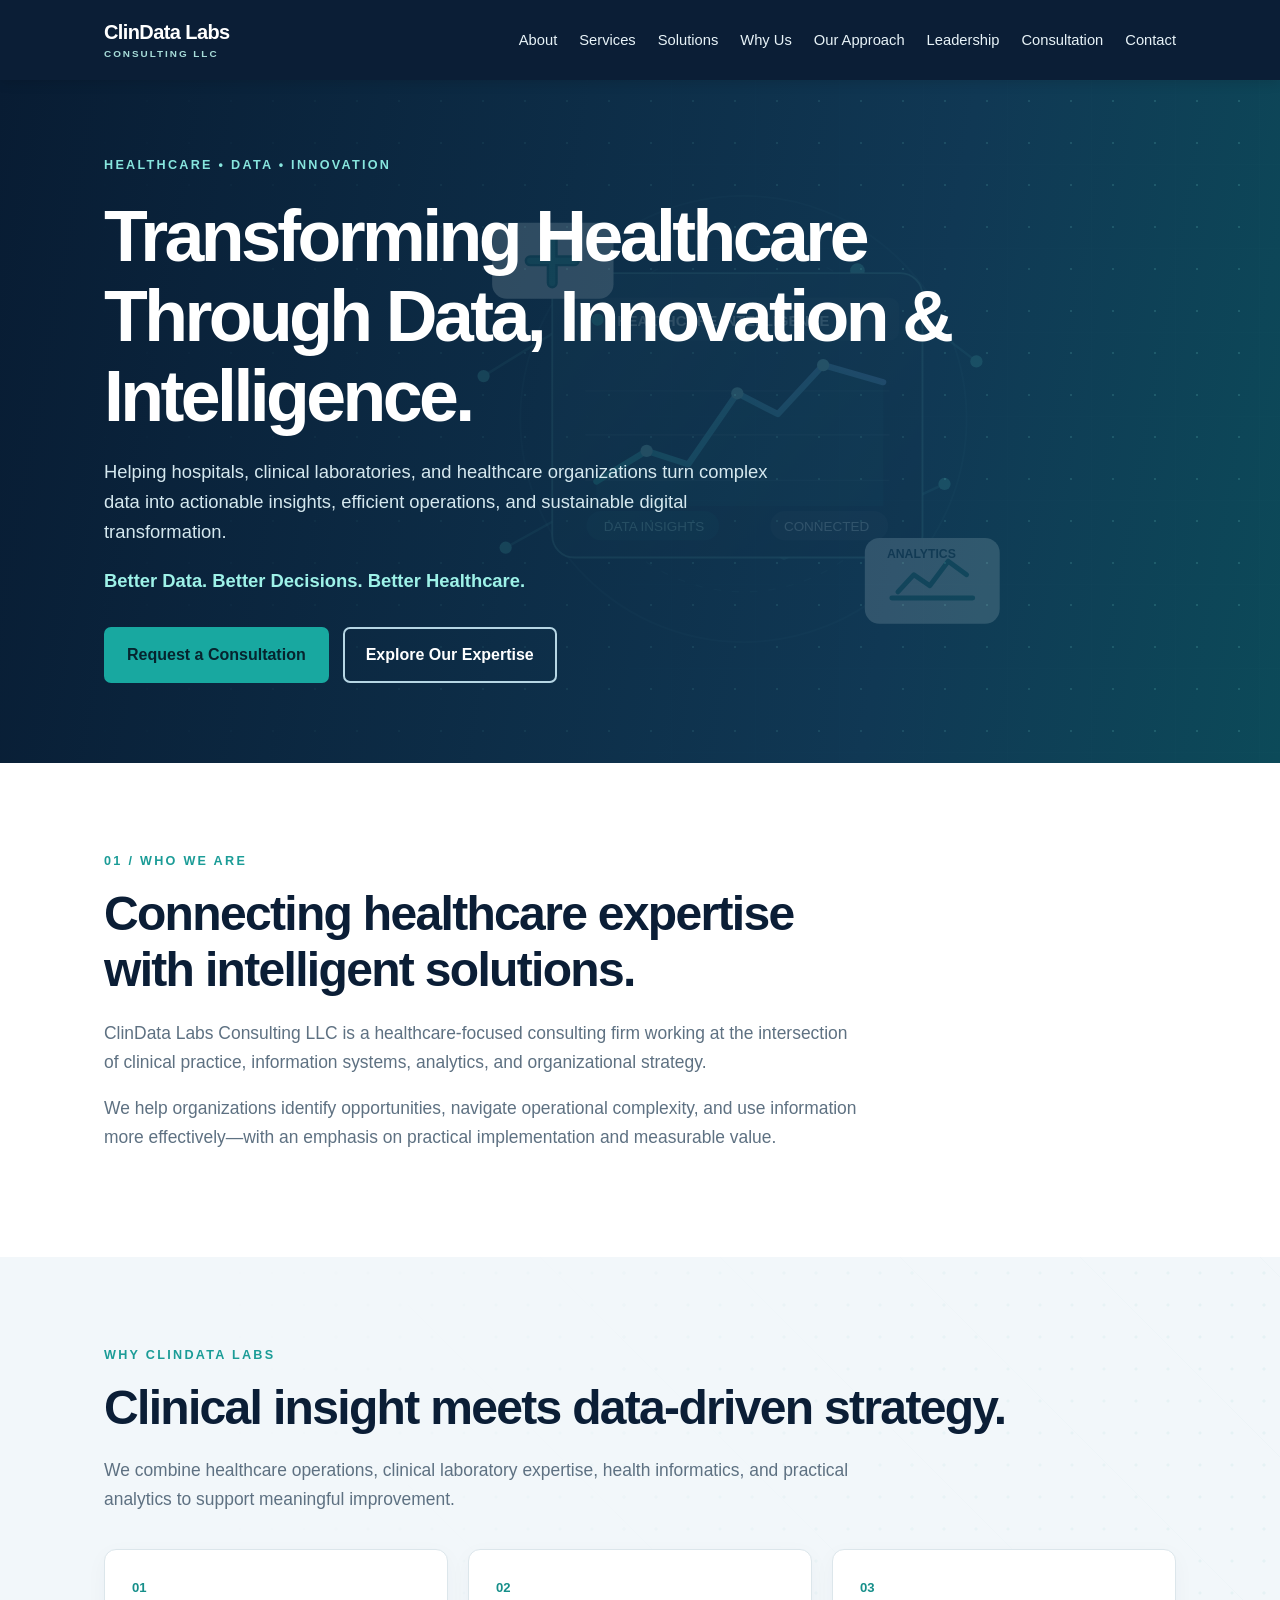
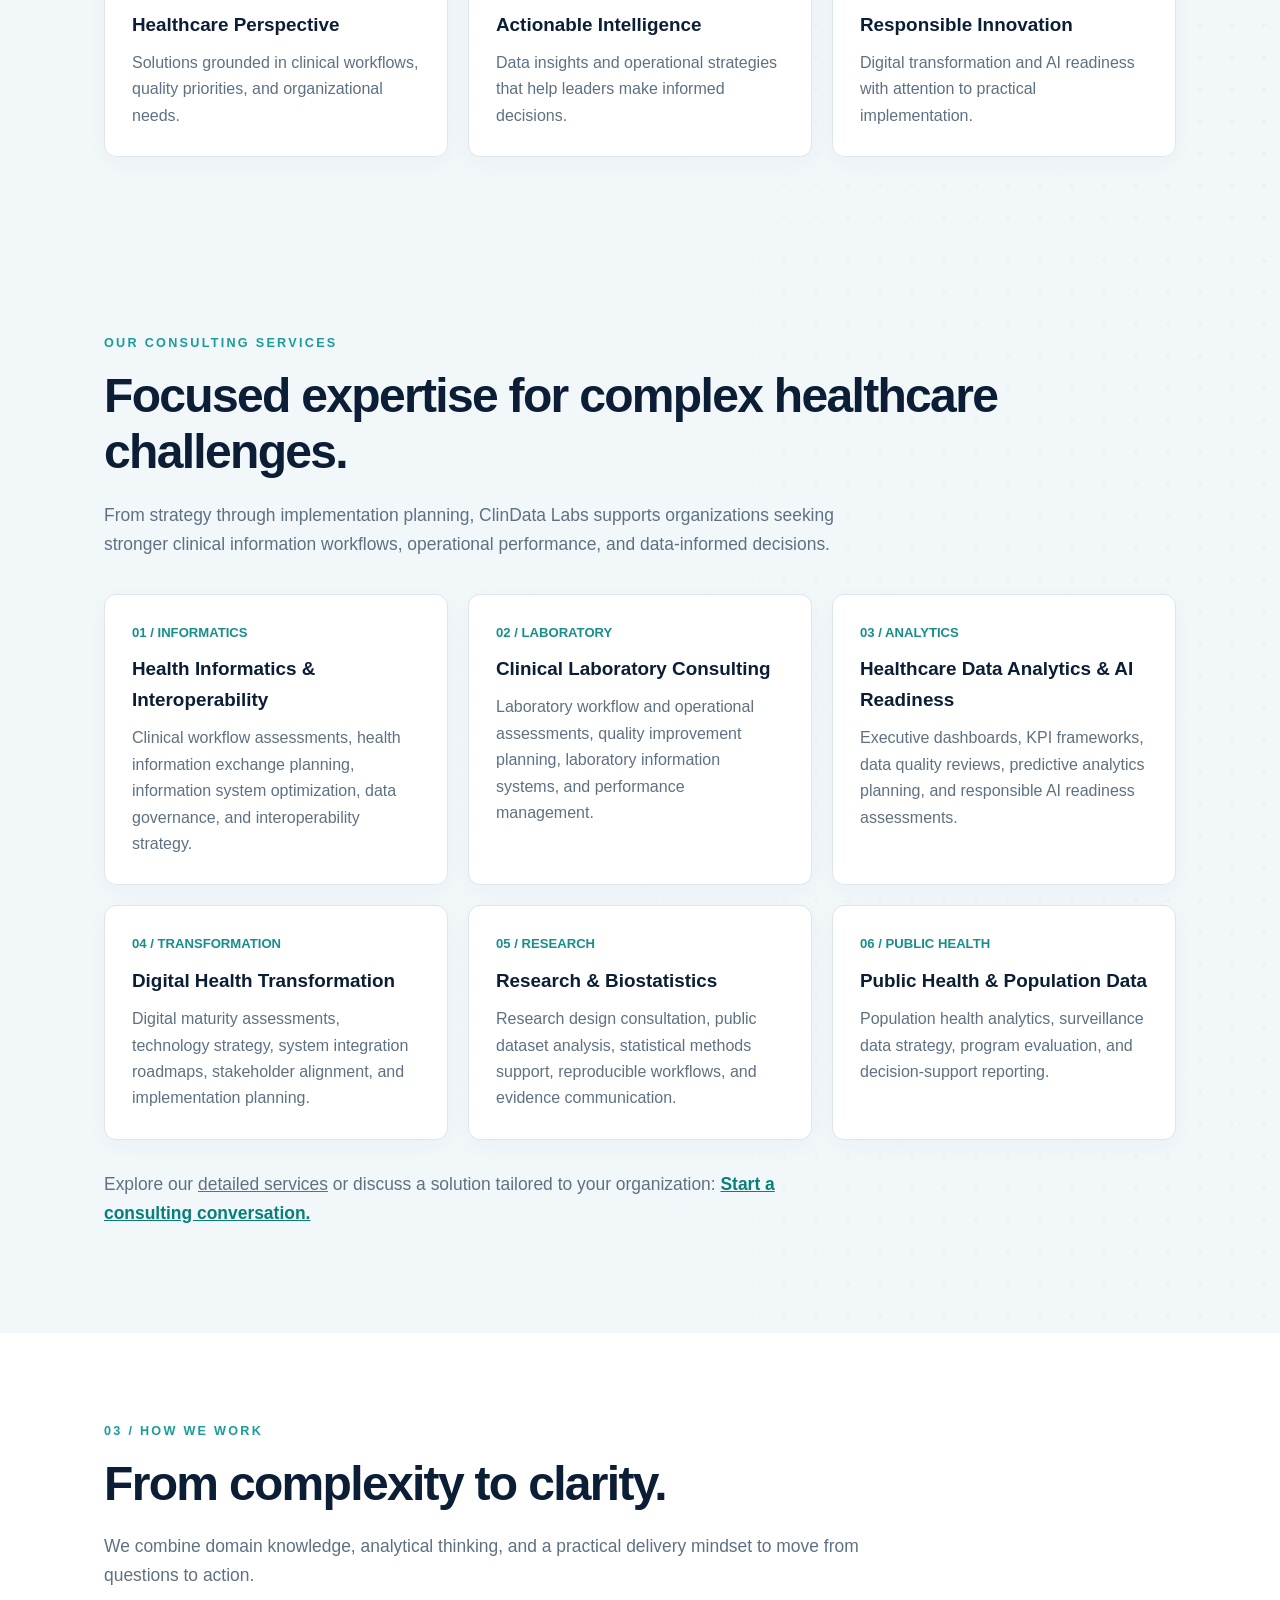
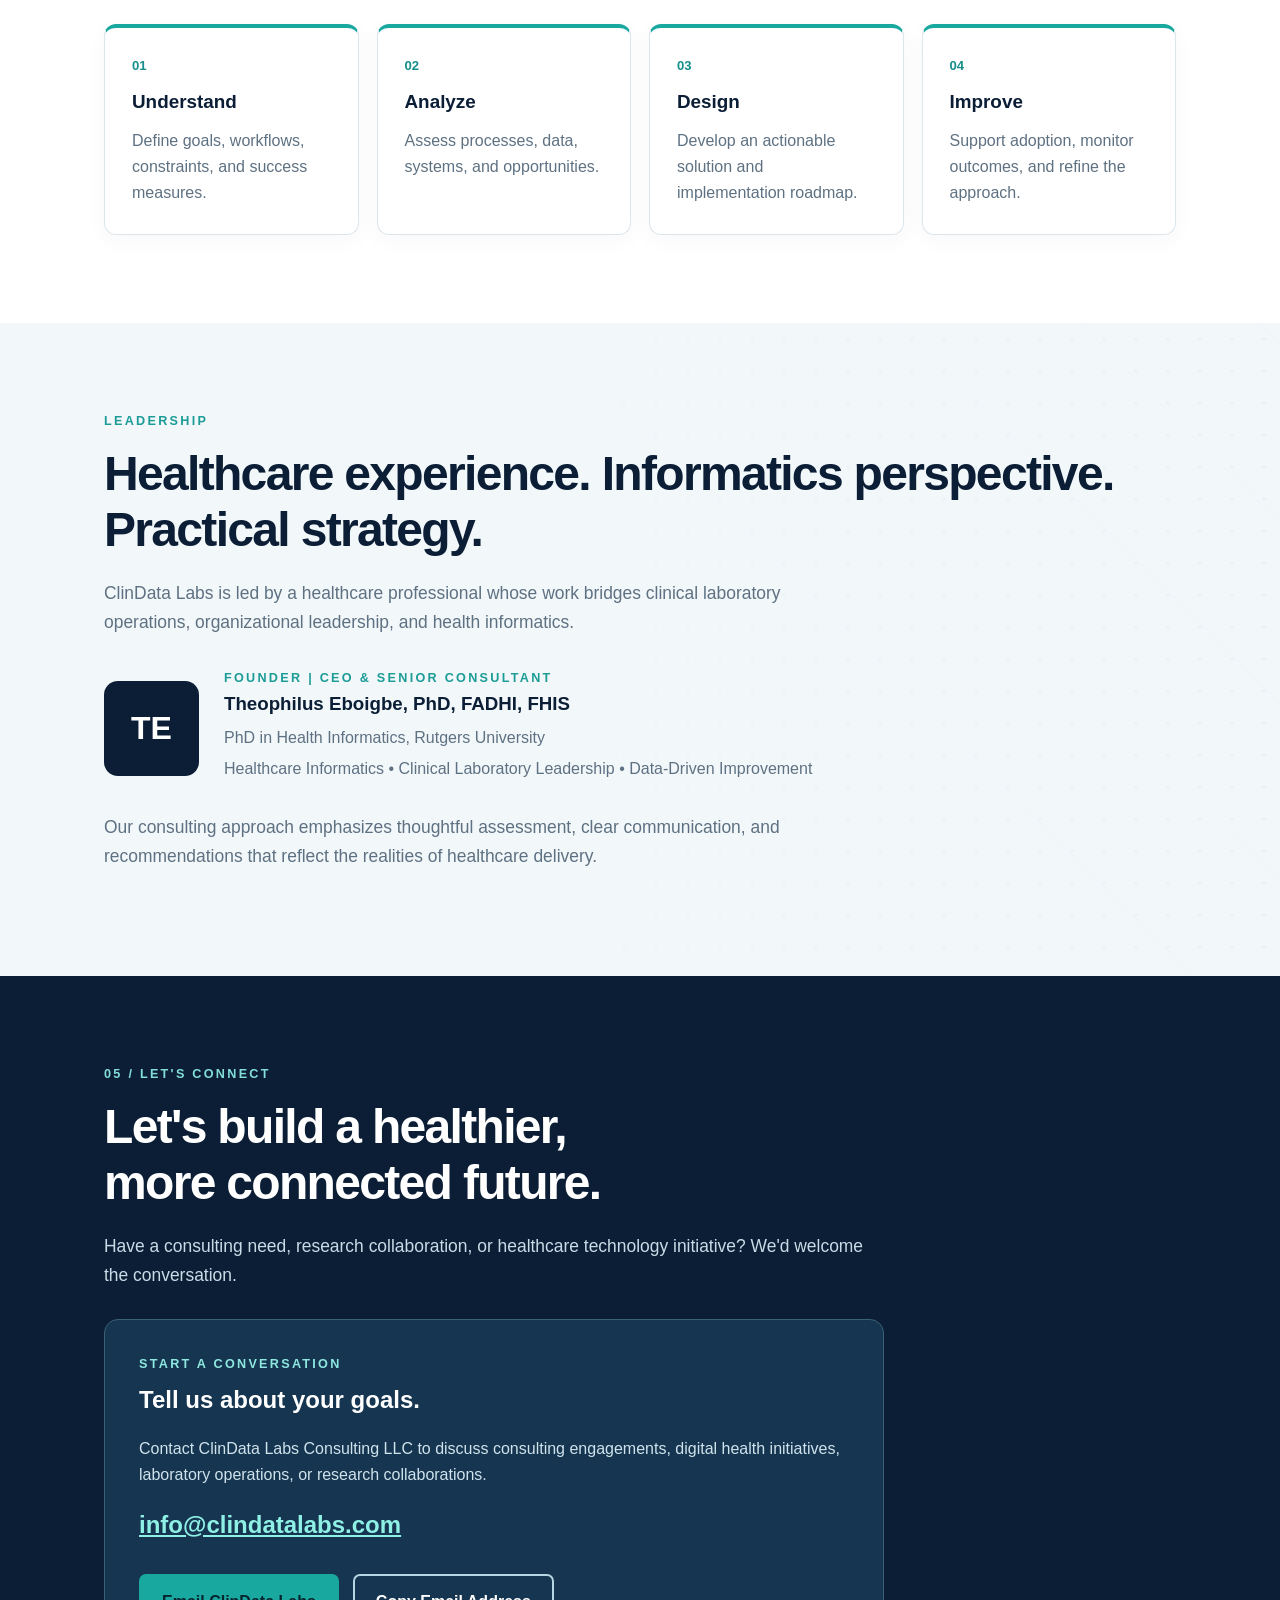
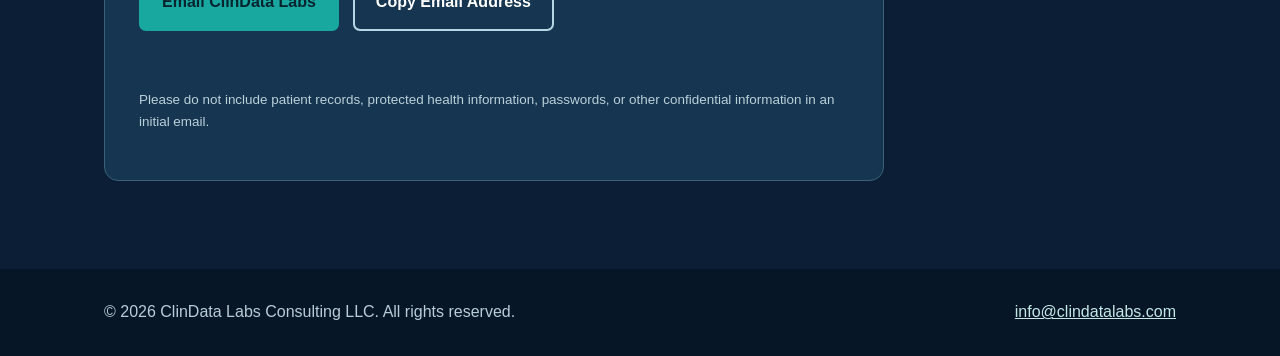
==== commit c587955e: "Display branded ClinData Labs email across index.html while preserving form delivery" ====
--- a/index.html
+++ b/index.html
@@ -6,10 +6,15 @@
   <meta name="description" content="ClinData Labs Consulting LLC provides health informatics, clinical laboratory consulting, healthcare analytics, digital transformation, research, and public health data services.">
   <meta name="theme-color" content="#0b1e36">
   <meta name="robots" content="index,follow">
+  <link rel="canonical" href="https://clindatalabs.com/">
   <meta property="og:type" content="website">
   <meta property="og:title" content="ClinData Labs Consulting LLC | Healthcare Informatics &amp; Analytics">
   <meta property="og:description" content="Health informatics, laboratory consulting, healthcare analytics, AI readiness, and digital transformation.">
-  <meta property="og:url" content="https://clindatalabs-site.pages.dev/">
+  <meta property="og:url" content="https://clindatalabs.com/">
+  <meta name="twitter:card" content="summary">
+  <meta name="twitter:title" content="ClinData Labs Consulting LLC | Healthcare Data &amp; Informatics">
+  <meta name="twitter:description" content="Health informatics, clinical laboratory consulting, healthcare analytics, AI readiness and digital transformation.">
+  <script type="application/ld+json">{"@context":"https://schema.org","@type":"Organization","name":"ClinData Labs Consulting LLC","url":"https://clindatalabs.com/","email":"info@clindatalabs.com","description":"Healthcare informatics, clinical laboratory consulting, analytics, AI readiness, research, and digital transformation services.","founder":{"@type":"Person","name":"Theophilus Eboigbe","honorificSuffix":"PhD"}}</script>
   <title>ClinData Labs Consulting LLC | Health Informatics, Analytics &amp; Consulting</title>
   <style>
     :root{--navy:#0b1e36;--blue:#123a60;--teal:#18a8a0;--text:#1e3144;--muted:#5e7182;--pale:#f2f7fa;--white:#fff}
@@ -47,15 +52,15 @@
 <section class="section alt" id="services"><div class="wrap"><div class="eyebrow">Our Consulting Services</div><h2>Focused expertise for complex healthcare challenges.</h2><p class="lead">From strategy through implementation planning, ClinData Labs supports organizations seeking stronger clinical information workflows, operational performance, and data-informed decisions.</p><div class="grid"><article class="card"><div class="num">01 / INFORMATICS</div><h3>Health Informatics &amp; Interoperability</h3><p>Clinical workflow assessments, health information exchange planning, information system optimization, data governance, and interoperability strategy.</p></article><article class="card"><div class="num">02 / LABORATORY</div><h3>Clinical Laboratory Consulting</h3><p>Laboratory workflow and operational assessments, quality improvement planning, laboratory information systems, and performance management.</p></article><article class="card"><div class="num">03 / ANALYTICS</div><h3>Healthcare Data Analytics &amp; AI Readiness</h3><p>Executive dashboards, KPI frameworks, data quality reviews, predictive analytics planning, and responsible AI readiness assessments.</p></article><article class="card"><div class="num">04 / TRANSFORMATION</div><h3>Digital Health Transformation</h3><p>Digital maturity assessments, technology strategy, system integration roadmaps, stakeholder alignment, and implementation planning.</p></article><article class="card"><div class="num">05 / RESEARCH</div><h3>Research &amp; Biostatistics</h3><p>Research design consultation, public dataset analysis, statistical methods support, reproducible workflows, and evidence communication.</p></article><article class="card"><div class="num">06 / PUBLIC HEALTH</div><h3>Public Health &amp; Population Data</h3><p>Population health analytics, surveillance data strategy, program evaluation, and decision-support reporting.</p></article></div><p class="lead" style="margin-top:30px">Explore our <a href="services.html">detailed services</a> or discuss a solution tailored to your organization: <a href="consultation.html" style="color:#087f7b;font-weight:700">Start a consulting conversation.</a></p></div></section>
 <section class="section" id="approach"><div class="wrap"><div class="eyebrow">03 / How We Work</div><h2>From complexity to clarity.</h2><p class="lead">We combine domain knowledge, analytical thinking, and a practical delivery mindset to move from questions to action.</p><div class="steps"><article class="card"><div class="num">01</div><h3>Understand</h3><p>Define goals, workflows, constraints, and success measures.</p></article><article class="card"><div class="num">02</div><h3>Analyze</h3><p>Assess processes, data, systems, and opportunities.</p></article><article class="card"><div class="num">03</div><h3>Design</h3><p>Develop an actionable solution and implementation roadmap.</p></article><article class="card"><div class="num">04</div><h3>Improve</h3><p>Support adoption, monitor outcomes, and refine the approach.</p></article></div></div></section>
 <section class="section alt" id="leadership"><div class="wrap"><div class="eyebrow">Leadership</div><h2>Healthcare experience. Informatics perspective. Practical strategy.</h2><p class="lead">ClinData Labs is led by a healthcare professional whose work bridges clinical laboratory operations, organizational leadership, and health informatics.</p><div class="leadership"><div class="avatar" aria-hidden="true">TE</div><div><div class="eyebrow">Founder | CEO &amp; Senior Consultant</div><h3>Theophilus Eboigbe, PhD, FADHI, FHIS</h3><p>PhD in Health Informatics, Rutgers University</p><p>Healthcare Informatics • Clinical Laboratory Leadership • Data-Driven Improvement</p></div></div><p class="lead" style="margin-top:25px">Our consulting approach emphasizes thoughtful assessment, clear communication, and recommendations that reflect the realities of healthcare delivery.</p></div></section>
-<section class="section contact" id="contact"><div class="wrap"><div class="eyebrow" style="color:#82ded7">05 / Let's Connect</div><h2>Let's build a healthier,<br>more connected future.</h2><p class="lead">Have a consulting need, research collaboration, or healthcare technology initiative? We'd welcome the conversation.</p><div class="contact-panel"><div class="eyebrow" style="color:#8ee8e0">Start a Conversation</div><h3>Tell us about your goals.</h3><p>Contact ClinData Labs Consulting LLC to discuss consulting engagements, digital health initiatives, laboratory operations, or research collaborations.</p><p><a class="email" href="mailto:clindatalabs@gmail.com?subject=Consulting%20Inquiry%20-%20ClinData%20Labs">clindatalabs@gmail.com</a></p><div class="actions"><a class="btn" href="mailto:clindatalabs@gmail.com?subject=Consulting%20Inquiry%20-%20ClinData%20Labs">Email ClinData Labs</a><button class="btn outline" type="button" id="copyEmail">Copy Email Address</button></div><p class="feedback" id="copyFeedback" role="status" aria-live="polite"></p><p class="note">Please do not include patient records, protected health information, passwords, or other confidential information in an initial email.</p></div></div></section></main>
-<footer><div class="wrap"><div>© <span id="year">2026</span> ClinData Labs Consulting LLC. All rights reserved.</div><div><a href="mailto:clindatalabs@gmail.com">clindatalabs@gmail.com</a></div></div></footer>
+<section class="section contact" id="contact"><div class="wrap"><div class="eyebrow" style="color:#82ded7">05 / Let's Connect</div><h2>Let's build a healthier,<br>more connected future.</h2><p class="lead">Have a consulting need, research collaboration, or healthcare technology initiative? We'd welcome the conversation.</p><div class="contact-panel"><div class="eyebrow" style="color:#8ee8e0">Start a Conversation</div><h3>Tell us about your goals.</h3><p>Contact ClinData Labs Consulting LLC to discuss consulting engagements, digital health initiatives, laboratory operations, or research collaborations.</p><p><a class="email" href="mailto:info@clindatalabs.com?subject=Consulting%20Inquiry%20-%20ClinData%20Labs">info@clindatalabs.com</a></p><div class="actions"><a class="btn" href="mailto:info@clindatalabs.com?subject=Consulting%20Inquiry%20-%20ClinData%20Labs">Email ClinData Labs</a><button class="btn outline" type="button" id="copyEmail">Copy Email Address</button></div><p class="feedback" id="copyFeedback" role="status" aria-live="polite"></p><p class="note">Please do not include patient records, protected health information, passwords, or other confidential information in an initial email.</p></div></div></section></main>
+<footer><div class="wrap"><div>© <span id="year">2026</span> ClinData Labs Consulting LLC. All rights reserved.</div><div><a href="mailto:info@clindatalabs.com">info@clindatalabs.com</a></div></div></footer>
 <script>
 (function(){
  const menu=document.getElementById('menuButton');const nav=document.getElementById('navLinks');
  menu.addEventListener('click',function(){const open=nav.classList.toggle('open');menu.setAttribute('aria-expanded',String(open));});
  nav.querySelectorAll('a').forEach(function(link){link.addEventListener('click',function(){nav.classList.remove('open');menu.setAttribute('aria-expanded','false');});});
  document.getElementById('year').textContent=new Date().getFullYear();
- document.getElementById('copyEmail').addEventListener('click',async function(){const msg=document.getElementById('copyFeedback');try{await navigator.clipboard.writeText('clindatalabs@gmail.com');msg.textContent='Email address copied.';}catch(e){msg.textContent='Please select and copy the email address shown above.';}});
+ document.getElementById('copyEmail').addEventListener('click',async function(){const msg=document.getElementById('copyFeedback');try{await navigator.clipboard.writeText('info@clindatalabs.com');msg.textContent='Email address copied.';}catch(e){msg.textContent='Please select and copy the email address shown above.';}});
 })();
 </script>
 </body>
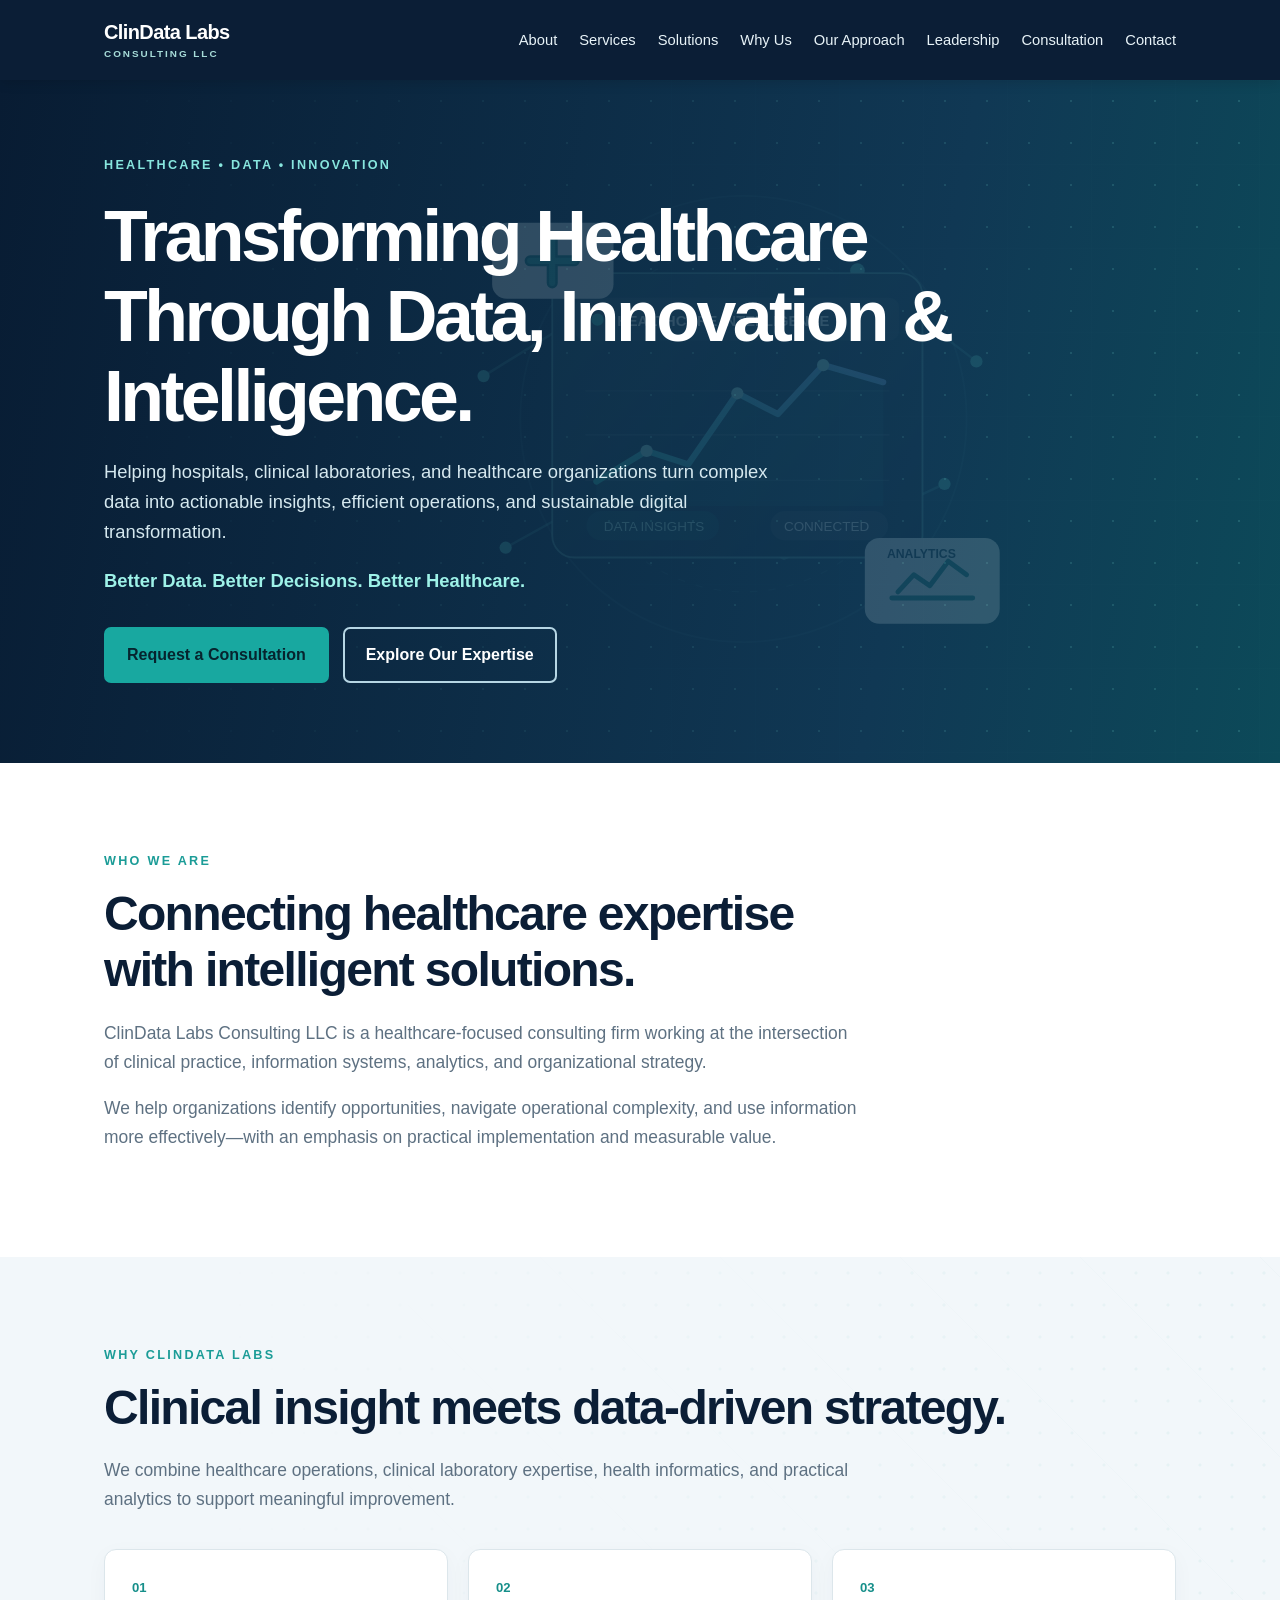
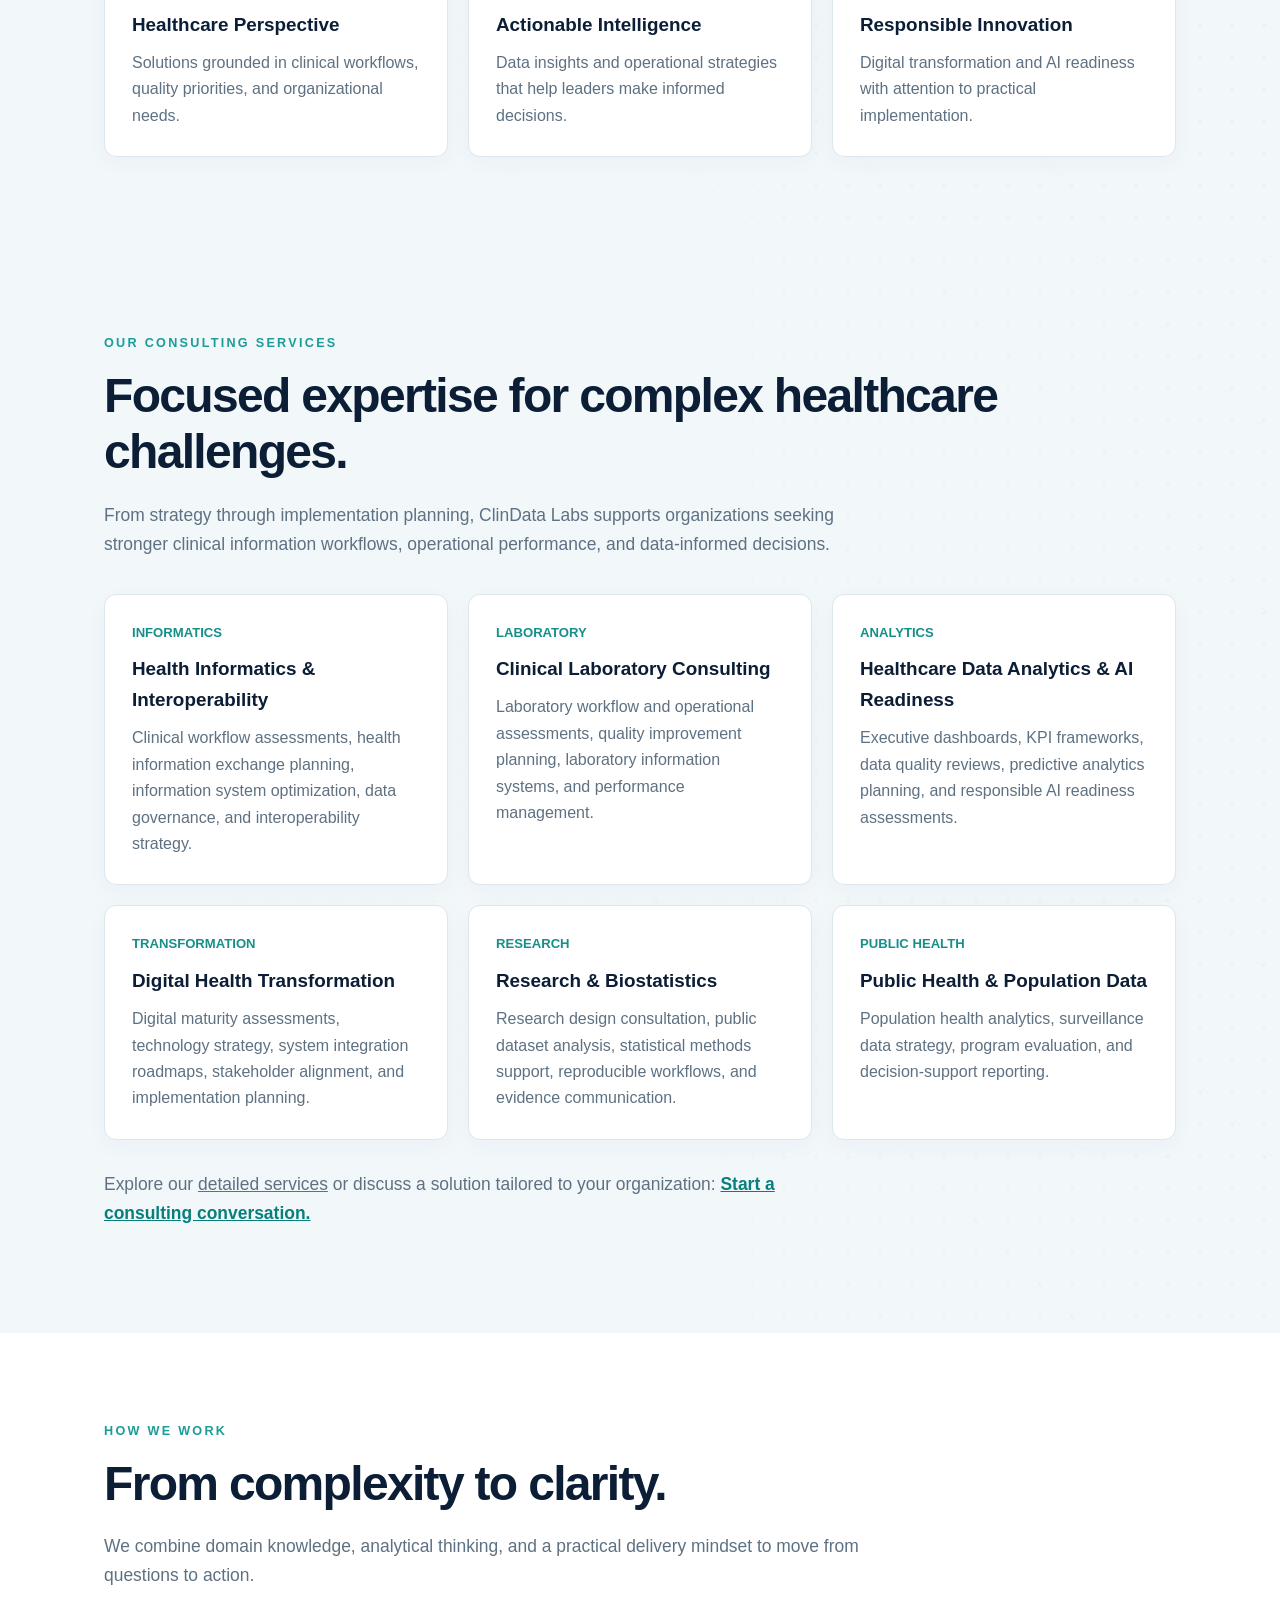
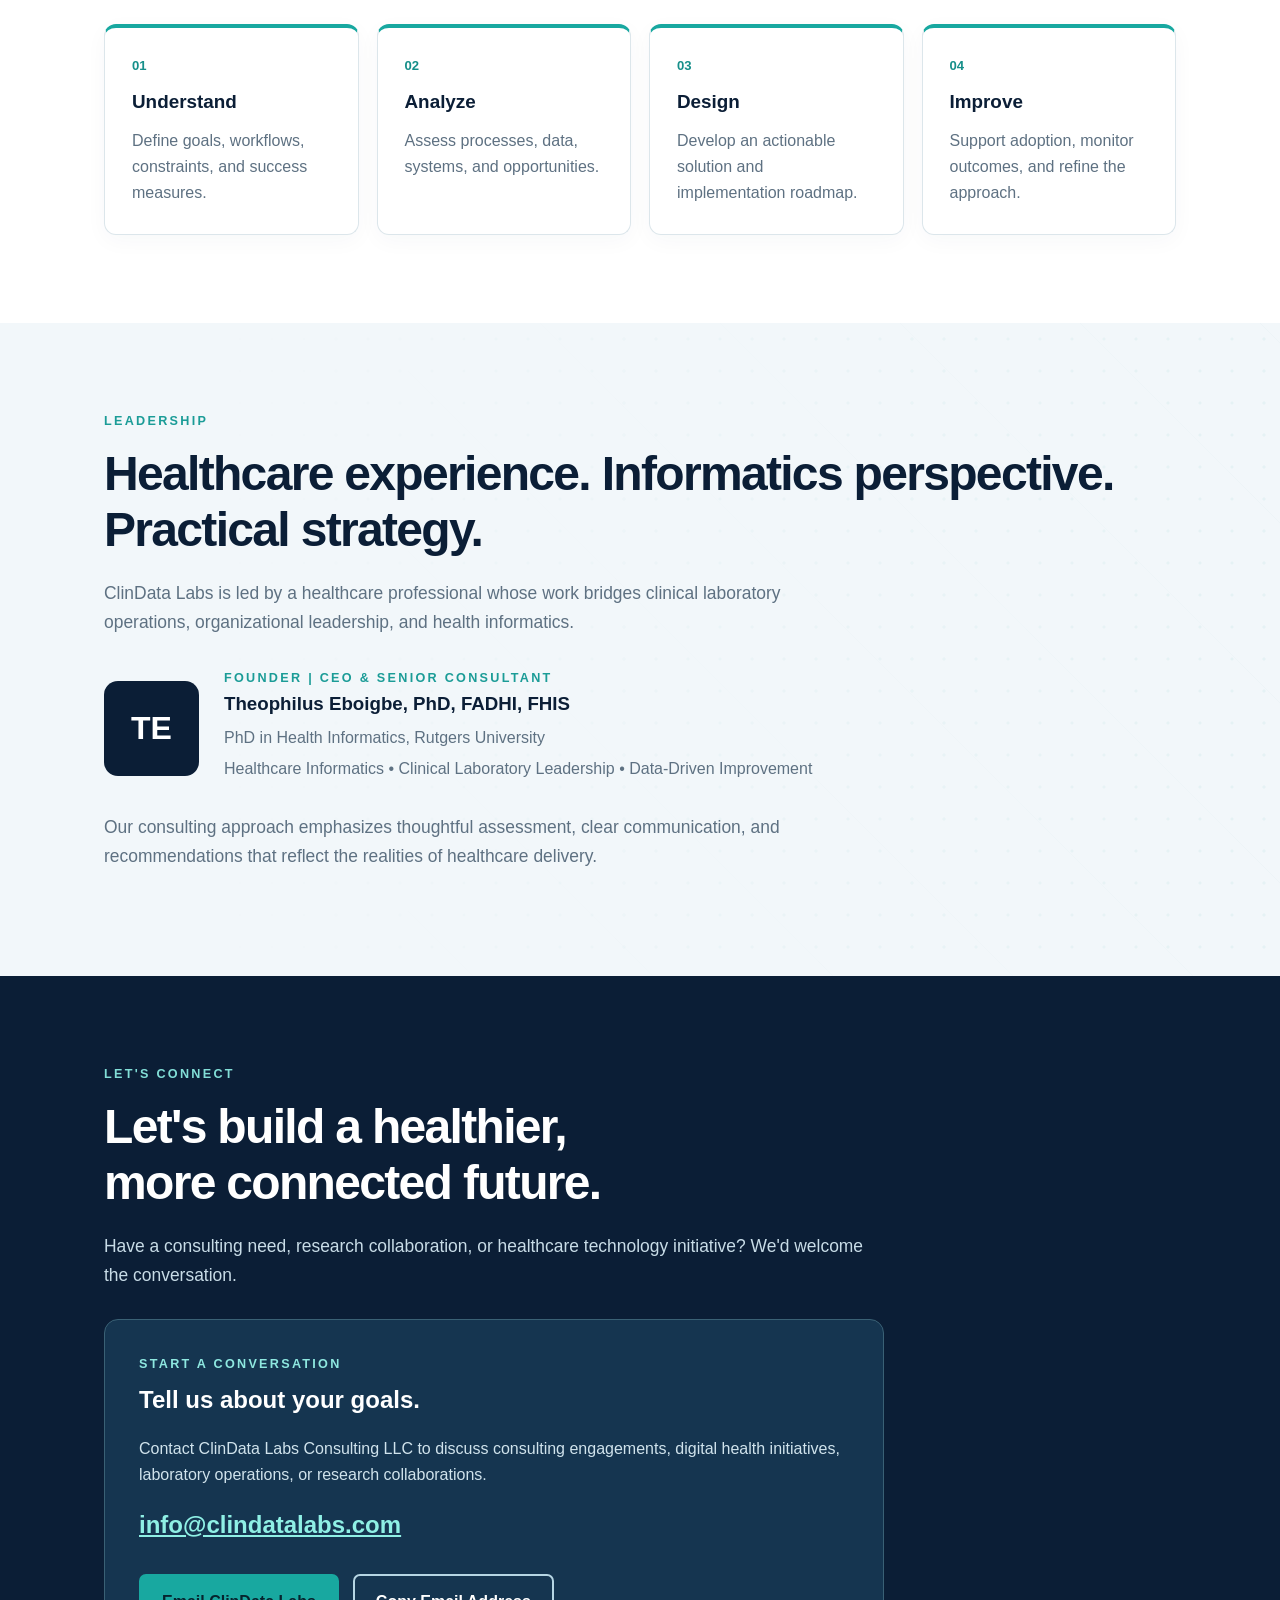
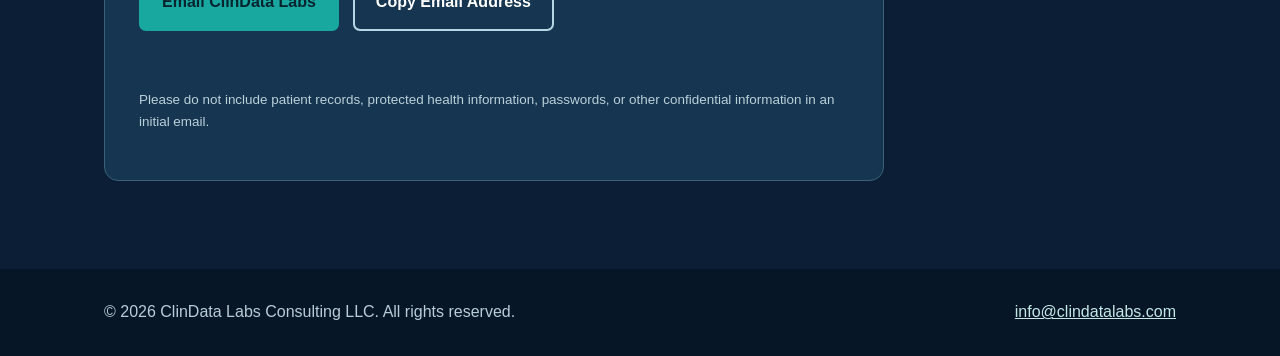
==== commit a41aaf26: "Remove decorative numbering from section and service labels" ====
--- a/index.html
+++ b/index.html
@@ -47,12 +47,12 @@
 <a class="skip" href="#main">Skip to main content</a>
 <header><div class="wrap nav"><a class="brand" href="#home">ClinData Labs<span>CONSULTING LLC</span></a><button class="menu" id="menuButton" type="button" aria-expanded="false" aria-controls="navLinks">☰ Menu</button><nav class="links" id="navLinks" aria-label="Main navigation"><a href="about.html">About</a><a href="services.html">Services</a><a href="solutions.html">Solutions</a><a href="#why">Why Us</a><a href="#approach">Our Approach</a><a href="about.html">Leadership</a><a href="consultation.html">Consultation</a><a href="#contact">Contact</a></nav></div></header>
 <main id="main"><section class="hero" id="home"><div class="wrap hero-layout"><div class="hero-copy"><div class="eyebrow">Healthcare • Data • Innovation</div><h1>Transforming Healthcare Through Data, Innovation &amp; Intelligence.</h1><p>Helping hospitals, clinical laboratories, and healthcare organizations turn complex data into actionable insights, efficient operations, and sustainable digital transformation.</p><p style="font-weight:700;color:#9ef2e8">Better Data. Better Decisions. Better Healthcare.</p><div class="actions"><a class="btn" href="consultation.html">Request a Consultation</a><a class="btn outline" href="#services">Explore Our Expertise</a></div><div class="hero-visual" aria-label="Illustration of connected healthcare data, clinical analytics and laboratory science" role="img"><svg viewBox="0 0 520 430" xmlns="http://www.w3.org/2000/svg" aria-hidden="true"><defs><linearGradient id="panel" x1="0" x2="1" y1="0" y2="1"><stop stop-color="#1b526d"/><stop offset="1" stop-color="#0c2945"/></linearGradient><linearGradient id="glow" x1="0" x2="1"><stop stop-color="#1ed4c4"/><stop offset="1" stop-color="#74b9ff"/></linearGradient></defs><circle cx="272" cy="215" r="182" fill="none" stroke="#7ce4db" stroke-opacity=".14" stroke-width="1.5"/><circle cx="272" cy="215" r="141" fill="none" stroke="#7ce4db" stroke-opacity=".15" stroke-dasharray="6 9"/><path d="M60 180L154 122L262 204L365 94L462 168M78 320L186 260L305 329L436 268" fill="none" stroke="#5dded8" stroke-opacity=".35" stroke-width="2"/><g fill="#45cfc5"><circle cx="60" cy="180" r="5"/><circle cx="154" cy="122" r="6"/><circle cx="365" cy="94" r="6"/><circle cx="462" cy="168" r="5"/><circle cx="78" cy="320" r="5"/><circle cx="436" cy="268" r="5"/></g><rect x="116" y="96" width="302" height="232" rx="18" fill="url(#panel)" stroke="#67cfc8" stroke-opacity=".6" stroke-width="1.5"/><rect x="135" y="116" width="264" height="35" rx="8" fill="#ffffff" fill-opacity=".08"/><circle cx="153" cy="134" r="5" fill="#30d5c8"/><text x="169" y="139" fill="#e5f7f7" font-family="Arial,sans-serif" font-size="12" font-weight="700">HEALTHCARE INTELLIGENCE</text><path d="M143 228H391" stroke="#86aab6" stroke-opacity=".3"/><path d="M143 192H391" stroke="#86aab6" stroke-opacity=".2"/><path d="M143 265H391" stroke="#86aab6" stroke-opacity=".2"/><path d="M152 266L193 241L227 252L267 194L300 211L337 171L386 185" fill="none" stroke="url(#glow)" stroke-width="5" stroke-linecap="round" stroke-linejoin="round"/><path d="M152 266L193 241L227 252L267 194L300 211L337 171L386 185V286H152Z" fill="#1ed4c4" fill-opacity=".12"/><g fill="#8df2e8"><circle cx="193" cy="241" r="5"/><circle cx="267" cy="194" r="5"/><circle cx="337" cy="171" r="5"/></g><rect x="144" y="290" width="108" height="24" rx="12" fill="#1ed4c4" fill-opacity=".15"/><text x="158" y="306" fill="#a6f8ee" font-family="Arial,sans-serif" font-size="11">DATA INSIGHTS</text><rect x="294" y="290" width="96" height="24" rx="12" fill="#ffffff" fill-opacity=".1"/><text x="305" y="306" fill="#e8f6fa" font-family="Arial,sans-serif" font-size="11">CONNECTED</text><g transform="translate(67 55)"><rect width="99" height="62" rx="12" fill="#f0ffff"/><path d="M49 13v36M31 31h36" stroke="#0c928d" stroke-width="9" stroke-linecap="round"/><path d="M49 13v36M31 31h36" stroke="#25c3b8" stroke-width="5" stroke-linecap="round"/></g><g transform="translate(371 312)"><rect width="110" height="70" rx="12" fill="#e9fcfa"/><path d="M22 49h66M27 44l13-14 13 9 15-20 15 11" fill="none" stroke="#108c88" stroke-width="4" stroke-linecap="round" stroke-linejoin="round"/><text x="18" y="16" fill="#17425a" font-family="Arial,sans-serif" font-size="10" font-weight="700">ANALYTICS</text></g></svg></div></div></section>
-<section class="section" id="about"><div class="wrap"><div class="eyebrow">01 / Who We Are</div><h2>Connecting healthcare expertise<br>with intelligent solutions.</h2><p class="lead">ClinData Labs Consulting LLC is a healthcare-focused consulting firm working at the intersection of clinical practice, information systems, analytics, and organizational strategy.</p><p class="lead">We help organizations identify opportunities, navigate operational complexity, and use information more effectively—with an emphasis on practical implementation and measurable value.</p></div></section>
+<section class="section" id="about"><div class="wrap"><div class="eyebrow">Who We Are</div><h2>Connecting healthcare expertise<br>with intelligent solutions.</h2><p class="lead">ClinData Labs Consulting LLC is a healthcare-focused consulting firm working at the intersection of clinical practice, information systems, analytics, and organizational strategy.</p><p class="lead">We help organizations identify opportunities, navigate operational complexity, and use information more effectively—with an emphasis on practical implementation and measurable value.</p></div></section>
 <section class="section alt" id="why"><div class="wrap"><div class="eyebrow">Why ClinData Labs</div><h2>Clinical insight meets data-driven strategy.</h2><p class="lead">We combine healthcare operations, clinical laboratory expertise, health informatics, and practical analytics to support meaningful improvement.</p><div class="grid"><article class="card"><div class="num">01</div><h3>Healthcare Perspective</h3><p>Solutions grounded in clinical workflows, quality priorities, and organizational needs.</p></article><article class="card"><div class="num">02</div><h3>Actionable Intelligence</h3><p>Data insights and operational strategies that help leaders make informed decisions.</p></article><article class="card"><div class="num">03</div><h3>Responsible Innovation</h3><p>Digital transformation and AI readiness with attention to practical implementation.</p></article></div></div></section>
-<section class="section alt" id="services"><div class="wrap"><div class="eyebrow">Our Consulting Services</div><h2>Focused expertise for complex healthcare challenges.</h2><p class="lead">From strategy through implementation planning, ClinData Labs supports organizations seeking stronger clinical information workflows, operational performance, and data-informed decisions.</p><div class="grid"><article class="card"><div class="num">01 / INFORMATICS</div><h3>Health Informatics &amp; Interoperability</h3><p>Clinical workflow assessments, health information exchange planning, information system optimization, data governance, and interoperability strategy.</p></article><article class="card"><div class="num">02 / LABORATORY</div><h3>Clinical Laboratory Consulting</h3><p>Laboratory workflow and operational assessments, quality improvement planning, laboratory information systems, and performance management.</p></article><article class="card"><div class="num">03 / ANALYTICS</div><h3>Healthcare Data Analytics &amp; AI Readiness</h3><p>Executive dashboards, KPI frameworks, data quality reviews, predictive analytics planning, and responsible AI readiness assessments.</p></article><article class="card"><div class="num">04 / TRANSFORMATION</div><h3>Digital Health Transformation</h3><p>Digital maturity assessments, technology strategy, system integration roadmaps, stakeholder alignment, and implementation planning.</p></article><article class="card"><div class="num">05 / RESEARCH</div><h3>Research &amp; Biostatistics</h3><p>Research design consultation, public dataset analysis, statistical methods support, reproducible workflows, and evidence communication.</p></article><article class="card"><div class="num">06 / PUBLIC HEALTH</div><h3>Public Health &amp; Population Data</h3><p>Population health analytics, surveillance data strategy, program evaluation, and decision-support reporting.</p></article></div><p class="lead" style="margin-top:30px">Explore our <a href="services.html">detailed services</a> or discuss a solution tailored to your organization: <a href="consultation.html" style="color:#087f7b;font-weight:700">Start a consulting conversation.</a></p></div></section>
-<section class="section" id="approach"><div class="wrap"><div class="eyebrow">03 / How We Work</div><h2>From complexity to clarity.</h2><p class="lead">We combine domain knowledge, analytical thinking, and a practical delivery mindset to move from questions to action.</p><div class="steps"><article class="card"><div class="num">01</div><h3>Understand</h3><p>Define goals, workflows, constraints, and success measures.</p></article><article class="card"><div class="num">02</div><h3>Analyze</h3><p>Assess processes, data, systems, and opportunities.</p></article><article class="card"><div class="num">03</div><h3>Design</h3><p>Develop an actionable solution and implementation roadmap.</p></article><article class="card"><div class="num">04</div><h3>Improve</h3><p>Support adoption, monitor outcomes, and refine the approach.</p></article></div></div></section>
+<section class="section alt" id="services"><div class="wrap"><div class="eyebrow">Our Consulting Services</div><h2>Focused expertise for complex healthcare challenges.</h2><p class="lead">From strategy through implementation planning, ClinData Labs supports organizations seeking stronger clinical information workflows, operational performance, and data-informed decisions.</p><div class="grid"><article class="card"><div class="num">INFORMATICS</div><h3>Health Informatics &amp; Interoperability</h3><p>Clinical workflow assessments, health information exchange planning, information system optimization, data governance, and interoperability strategy.</p></article><article class="card"><div class="num">LABORATORY</div><h3>Clinical Laboratory Consulting</h3><p>Laboratory workflow and operational assessments, quality improvement planning, laboratory information systems, and performance management.</p></article><article class="card"><div class="num">ANALYTICS</div><h3>Healthcare Data Analytics &amp; AI Readiness</h3><p>Executive dashboards, KPI frameworks, data quality reviews, predictive analytics planning, and responsible AI readiness assessments.</p></article><article class="card"><div class="num">TRANSFORMATION</div><h3>Digital Health Transformation</h3><p>Digital maturity assessments, technology strategy, system integration roadmaps, stakeholder alignment, and implementation planning.</p></article><article class="card"><div class="num">RESEARCH</div><h3>Research &amp; Biostatistics</h3><p>Research design consultation, public dataset analysis, statistical methods support, reproducible workflows, and evidence communication.</p></article><article class="card"><div class="num">PUBLIC HEALTH</div><h3>Public Health &amp; Population Data</h3><p>Population health analytics, surveillance data strategy, program evaluation, and decision-support reporting.</p></article></div><p class="lead" style="margin-top:30px">Explore our <a href="services.html">detailed services</a> or discuss a solution tailored to your organization: <a href="consultation.html" style="color:#087f7b;font-weight:700">Start a consulting conversation.</a></p></div></section>
+<section class="section" id="approach"><div class="wrap"><div class="eyebrow">How We Work</div><h2>From complexity to clarity.</h2><p class="lead">We combine domain knowledge, analytical thinking, and a practical delivery mindset to move from questions to action.</p><div class="steps"><article class="card"><div class="num">01</div><h3>Understand</h3><p>Define goals, workflows, constraints, and success measures.</p></article><article class="card"><div class="num">02</div><h3>Analyze</h3><p>Assess processes, data, systems, and opportunities.</p></article><article class="card"><div class="num">03</div><h3>Design</h3><p>Develop an actionable solution and implementation roadmap.</p></article><article class="card"><div class="num">04</div><h3>Improve</h3><p>Support adoption, monitor outcomes, and refine the approach.</p></article></div></div></section>
 <section class="section alt" id="leadership"><div class="wrap"><div class="eyebrow">Leadership</div><h2>Healthcare experience. Informatics perspective. Practical strategy.</h2><p class="lead">ClinData Labs is led by a healthcare professional whose work bridges clinical laboratory operations, organizational leadership, and health informatics.</p><div class="leadership"><div class="avatar" aria-hidden="true">TE</div><div><div class="eyebrow">Founder | CEO &amp; Senior Consultant</div><h3>Theophilus Eboigbe, PhD, FADHI, FHIS</h3><p>PhD in Health Informatics, Rutgers University</p><p>Healthcare Informatics • Clinical Laboratory Leadership • Data-Driven Improvement</p></div></div><p class="lead" style="margin-top:25px">Our consulting approach emphasizes thoughtful assessment, clear communication, and recommendations that reflect the realities of healthcare delivery.</p></div></section>
-<section class="section contact" id="contact"><div class="wrap"><div class="eyebrow" style="color:#82ded7">05 / Let's Connect</div><h2>Let's build a healthier,<br>more connected future.</h2><p class="lead">Have a consulting need, research collaboration, or healthcare technology initiative? We'd welcome the conversation.</p><div class="contact-panel"><div class="eyebrow" style="color:#8ee8e0">Start a Conversation</div><h3>Tell us about your goals.</h3><p>Contact ClinData Labs Consulting LLC to discuss consulting engagements, digital health initiatives, laboratory operations, or research collaborations.</p><p><a class="email" href="mailto:info@clindatalabs.com?subject=Consulting%20Inquiry%20-%20ClinData%20Labs">info@clindatalabs.com</a></p><div class="actions"><a class="btn" href="mailto:info@clindatalabs.com?subject=Consulting%20Inquiry%20-%20ClinData%20Labs">Email ClinData Labs</a><button class="btn outline" type="button" id="copyEmail">Copy Email Address</button></div><p class="feedback" id="copyFeedback" role="status" aria-live="polite"></p><p class="note">Please do not include patient records, protected health information, passwords, or other confidential information in an initial email.</p></div></div></section></main>
+<section class="section contact" id="contact"><div class="wrap"><div class="eyebrow" style="color:#82ded7">Let's Connect</div><h2>Let's build a healthier,<br>more connected future.</h2><p class="lead">Have a consulting need, research collaboration, or healthcare technology initiative? We'd welcome the conversation.</p><div class="contact-panel"><div class="eyebrow" style="color:#8ee8e0">Start a Conversation</div><h3>Tell us about your goals.</h3><p>Contact ClinData Labs Consulting LLC to discuss consulting engagements, digital health initiatives, laboratory operations, or research collaborations.</p><p><a class="email" href="mailto:info@clindatalabs.com?subject=Consulting%20Inquiry%20-%20ClinData%20Labs">info@clindatalabs.com</a></p><div class="actions"><a class="btn" href="mailto:info@clindatalabs.com?subject=Consulting%20Inquiry%20-%20ClinData%20Labs">Email ClinData Labs</a><button class="btn outline" type="button" id="copyEmail">Copy Email Address</button></div><p class="feedback" id="copyFeedback" role="status" aria-live="polite"></p><p class="note">Please do not include patient records, protected health information, passwords, or other confidential information in an initial email.</p></div></div></section></main>
 <footer><div class="wrap"><div>© <span id="year">2026</span> ClinData Labs Consulting LLC. All rights reserved.</div><div><a href="mailto:info@clindatalabs.com">info@clindatalabs.com</a></div></div></footer>
 <script>
 (function(){
